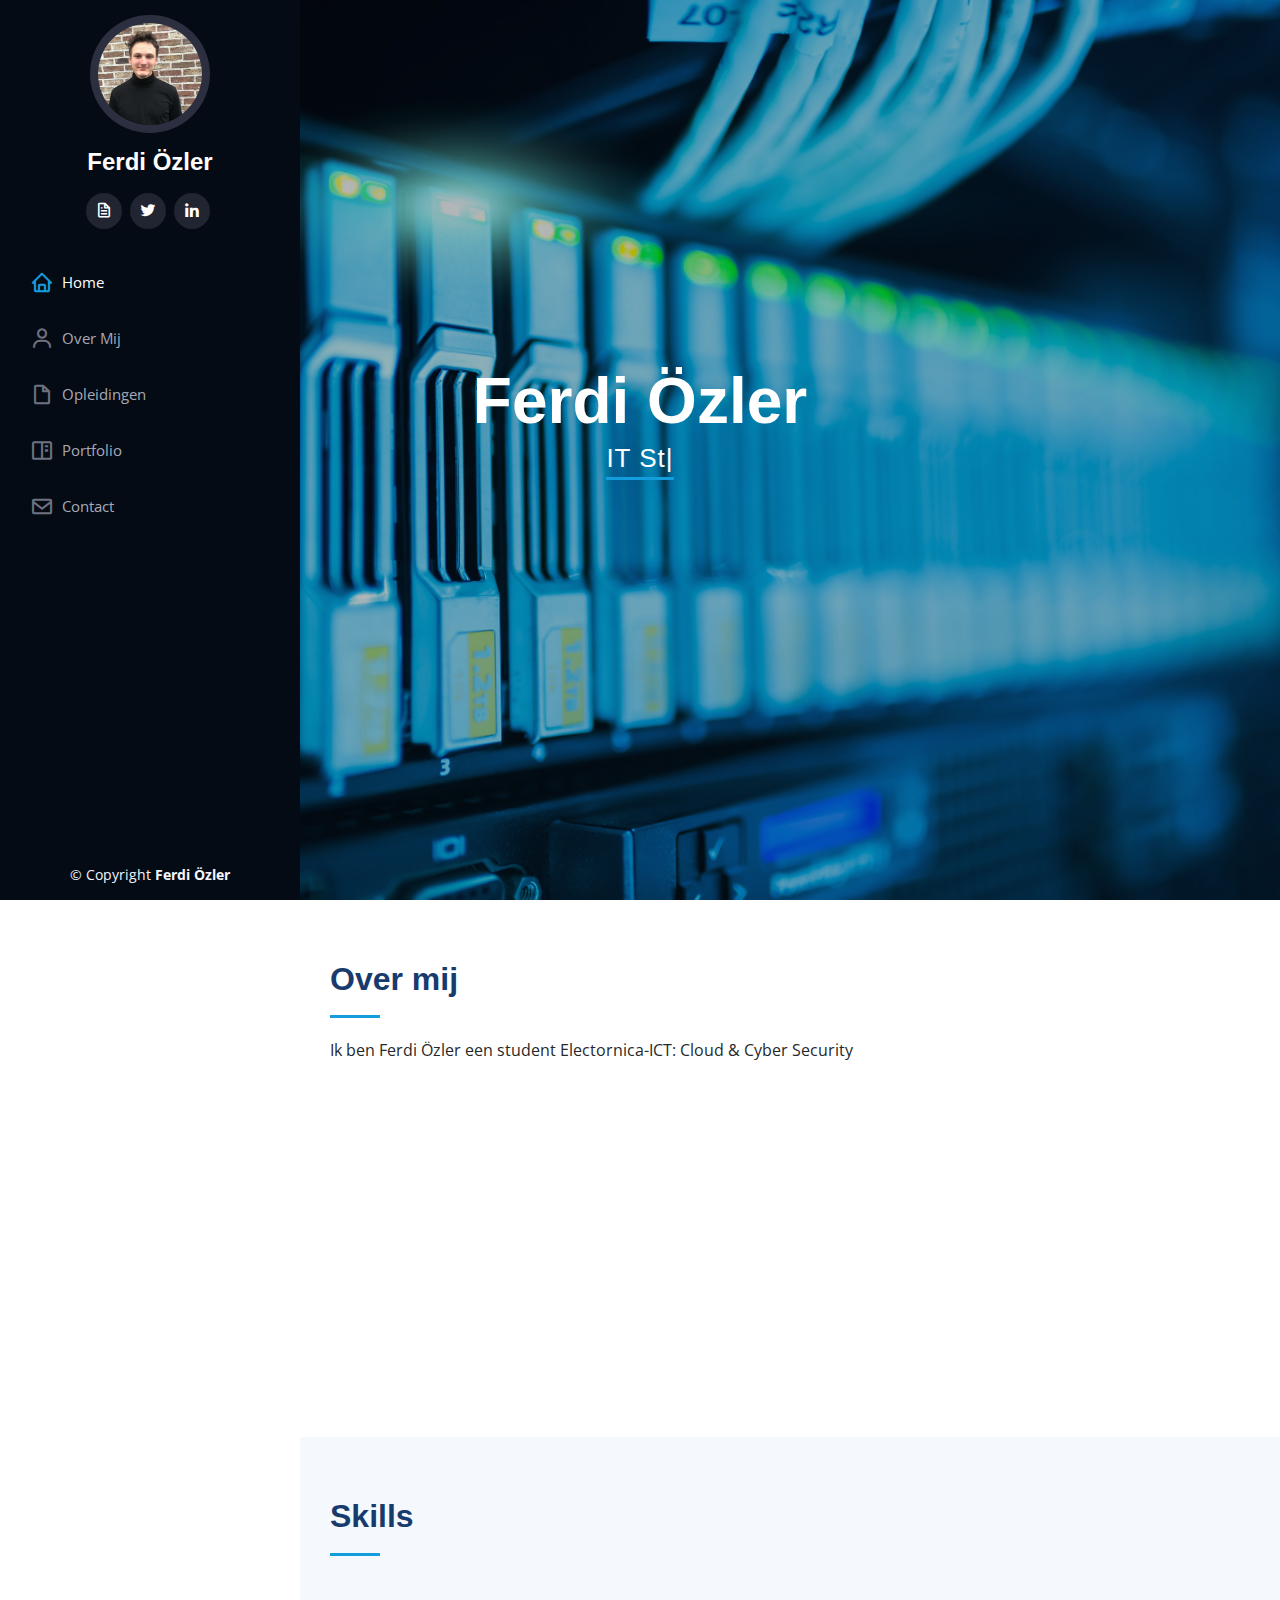
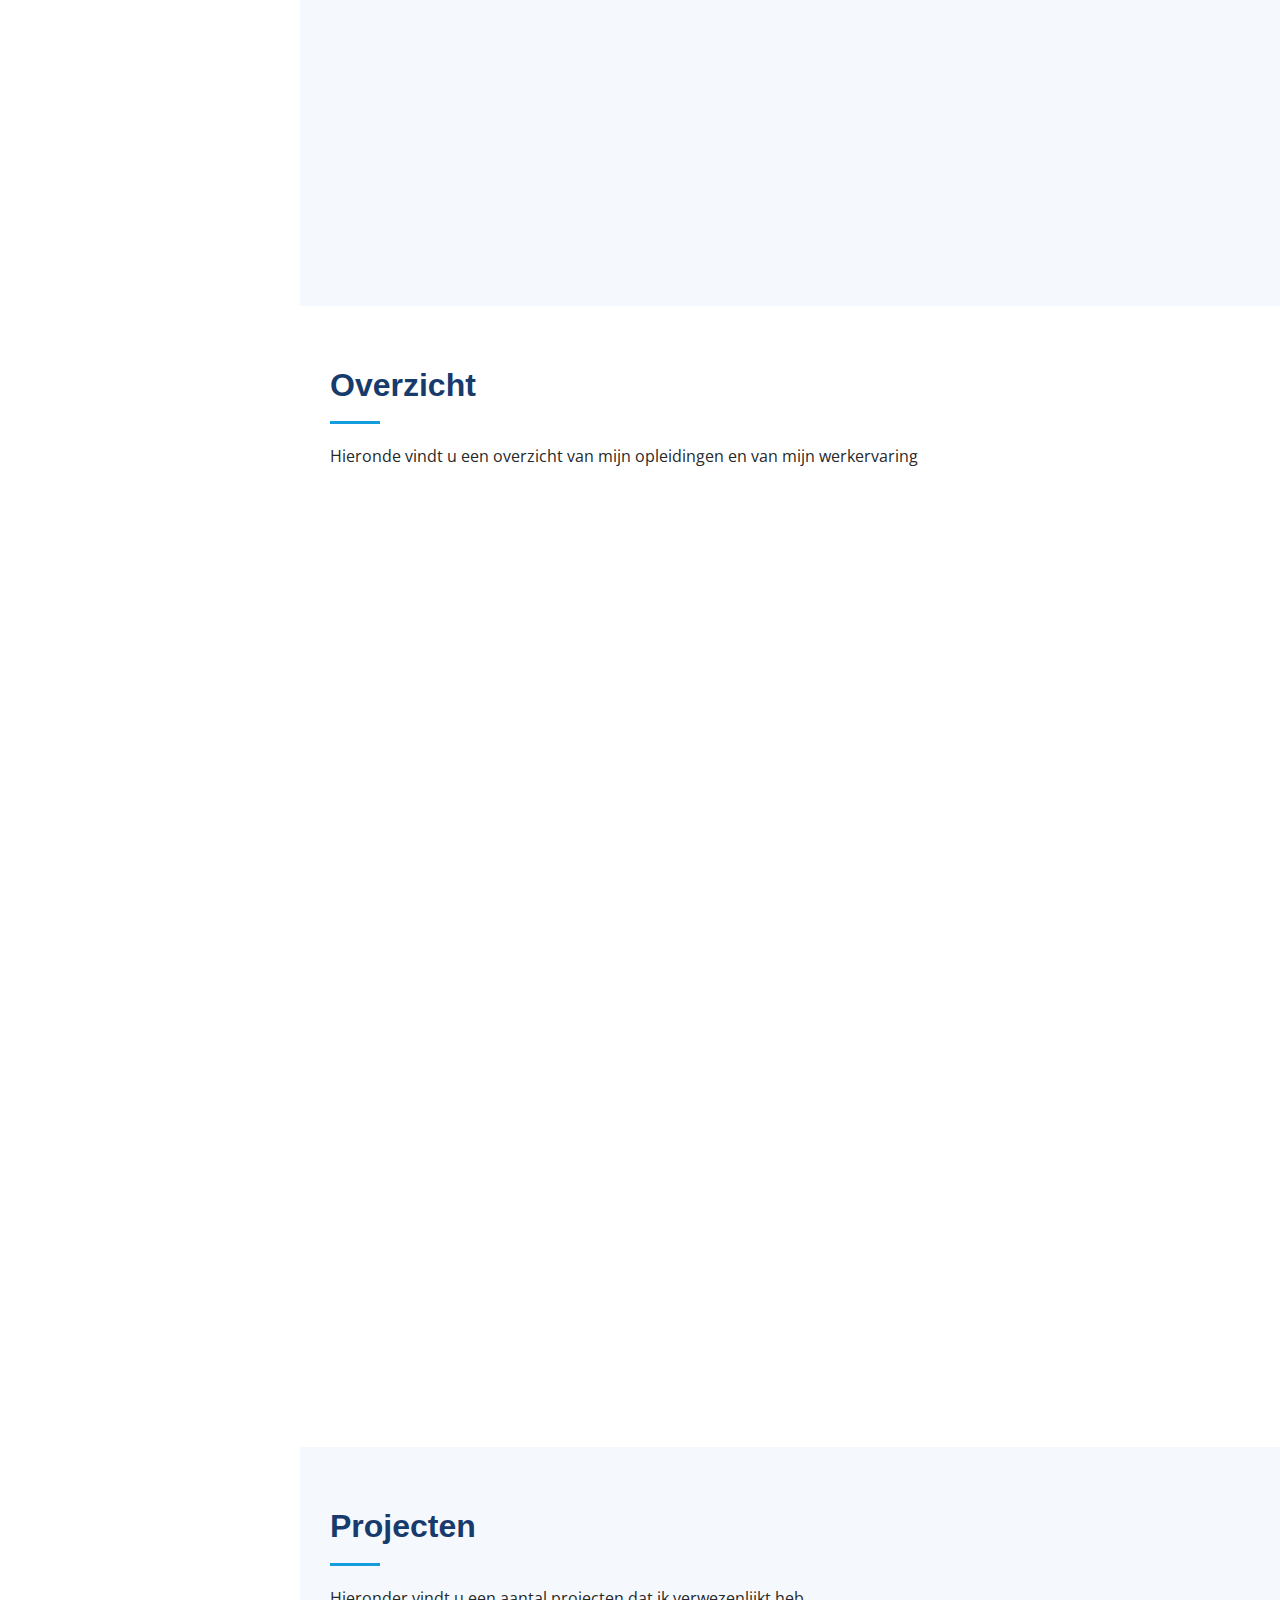
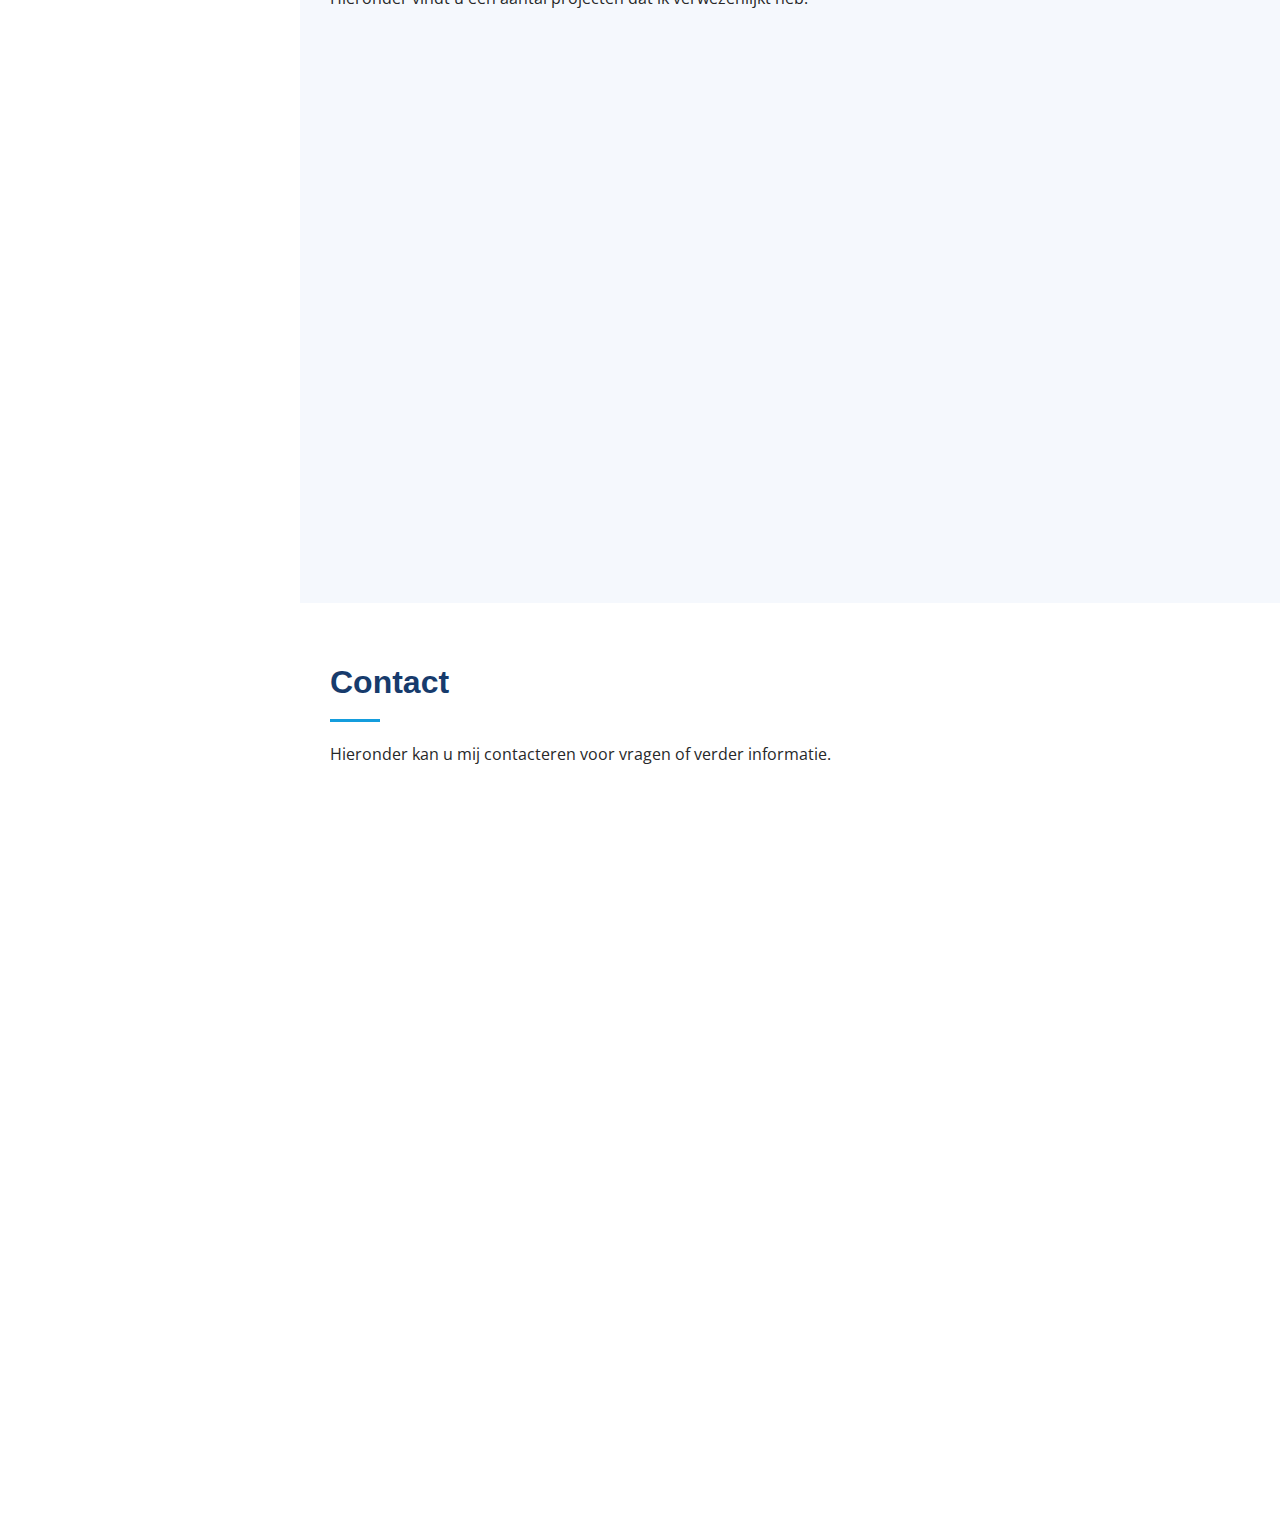
==== index.html @ 46e05e62 "Add files via upload" ====
<!DOCTYPE html>
<html lang="en">

<head>
    <meta charset="utf-8">
    <meta content="width=device-width, initial-scale=1.0" name="viewport">

    <title>Ferdi Özler - Portfolio</title>
    <meta content="" name="description">
    <meta content="" name="keywords">

    <!-- Favicons -->
    <link href="assets/img/favicon.png" rel="icon">
    <link href="assets/img/apple-touch-icon.png" rel="apple-touch-icon">

    <!-- Google Fonts -->
    <link href="https://fonts.googleapis.com/css?family=Open+Sans:300,300i,400,400i,600,600i,700,700iU+007CRaleway:300,300i,400,400i,500,500i,600,600i,700,700iU+007CPoppins:300,300i,400,400i,500,500i,600,600i,700,700i" rel="stylesheet">

    <!-- Vendor CSS Files -->
    <link href="assets/vendor/aos/aos.css" rel="stylesheet">
    <link href="assets/vendor/bootstrap/css/bootstrap.min.css" rel="stylesheet">
    <link href="assets/vendor/bootstrap-icons/bootstrap-icons.css" rel="stylesheet">
    <link href="assets/vendor/boxicons/css/boxicons.min.css" rel="stylesheet">
    <link href="assets/vendor/glightbox/css/glightbox.min.css" rel="stylesheet">
    <link href="assets/vendor/swiper/swiper-bundle.min.css" rel="stylesheet">

    <!-- Template Main CSS File -->
    <link href="assets/css/style.css" rel="stylesheet">

</head>

<body>

    <!-- ======= Mobile nav toggle button ======= -->
    <i class="bi bi-list mobile-nav-toggle d-xl-none"></i>

    <!-- ======= Header ======= -->
    <header id="header">
        <div class="d-flex flex-column">

            <div class="profile">
                <img src="assets/img/profile-img.jpg" alt="" class="img-fluid rounded-circle">
                <h1 class="text-light"><a href="index.html">Ferdi Özler</a></h1>
                <div class="social-links mt-3 text-center">
                    <a href="assets/file/CV_Ferdi_%C3%96zler.pdf" target="_blank"><i class="bx bx-file"></i></a>
                    <a href="https://twitter.com/ferdi_ozler" class="twitter" target="_blank"><i class="bx bxl-twitter"></i></a>
                    <a href="https://www.linkedin.com/in/ferdi%C3%B6zler/" class="linkedin" target="_blank"><i class="bx bxl-linkedin"></i></a>
                </div>
            </div>

            <nav id="navbar" class="nav-menu navbar">
                <ul>
                    <li><a href="#hero" class="nav-link scrollto active"><i class="bx bx-home"></i> <span>Home</span></a></li>
                    <li><a href="#about" class="nav-link scrollto"><i class="bx bx-user"></i> <span>Over Mij</span></a></li>
                    <li><a href="#resume" class="nav-link scrollto"><i class="bx bx-file-blank"></i> <span>Opleidingen</span></a></li>
                    <li><a href="#portfolio" class="nav-link scrollto"><i class="bx bx-book-content"></i> <span>Portfolio</span></a></li>
                    <li><a href="#contact" class="nav-link scrollto"><i class="bx bx-envelope"></i> <span>Contact</span></a></li>
                </ul>
            </nav><!-- .nav-menu -->
        </div>
    </header><!-- End Header -->

    <!-- ======= Hero Section ======= -->
    <section id="hero" class="d-flex flex-column justify-content-center align-items-center">
        <div class="hero-container" data-aos="fade-in">
            <h1>Ferdi Özler</h1>
            <p class="test"><span class="typed" data-typed-items="IT Student, Cloud & Cyber Security"></span></p>
        </div>
    </section><!-- End Hero -->

    <main id="main">

        <!-- ======= About Section ======= -->
        <section id="about" class="about">
            <div class="container">

                <div class="section-title">
                    <h2>Over mij</h2>
                    <p>Ik ben Ferdi Özler een student Electornica-ICT: Cloud &amp; Cyber Security</p>
                </div>

                <div class="row">
                    <div class="col-lg-4" data-aos="fade-right">
                        <img src="assets/img/profile-img.jpg" class="img-fluid" alt="">
                    </div>
                    <div class="col-lg-8 pt-4 pt-lg-0 content" data-aos="fade-left">
                        <!--            <h3> Cloud &amp; Netwerken.</h3>-->
                        <p class="fst-italic">
                            <!--
              Lorem ipsum dolor sit amet, consectetur adipiscing elit, sed do eiusmod tempor incididunt ut labore et dolore
              magna aliqua.
-->
                        </p>
                        <div class="row">
                            <div class="col-lg-6">
                                <ul>
                                    <li><i class="bi bi-chevron-right"></i> <strong>Geboortedatum:</strong> <span>27 Oktober 2001</span></li>

                                    <li><i class="bi bi-chevron-right"></i> <strong>City:</strong> <span>Herentals, België</span></li>
                                </ul>
                            </div>
                            <div class="col-lg-6">
                                <ul>

                                    <li><i class="bi bi-chevron-right"></i> <strong>Degree:</strong> <span>Bachelor</span></li>


                                </ul>
                            </div>
                        </div>

                    </div>
                </div>

            </div>
        </section><!-- End About Section -->


        <!-- ======= Skills Section ======= -->
        <section id="skills" class="skills section-bg">
            <div class="container">

                <div class="section-title">
                    <h2>Skills</h2>
                </div>

                <div class="row skills-content">

                    <div class="col-lg-6" data-aos="fade-up">

                        <div class="progress">
                            <span class="skill">Microsoft 365 <i class="val">65%</i></span>
                            <div class="progress-bar-wrap">
                                <div class="progress-bar" role="progressbar" aria-valuenow="65" aria-valuemin="0" aria-valuemax="100"></div>
                            </div>
                        </div>

                        <div class="progress">
                            <span class="skill">Windows Server <i class="val">70%</i></span>
                            <div class="progress-bar-wrap">
                                <div class="progress-bar" role="progressbar" aria-valuenow="70" aria-valuemin="0" aria-valuemax="100"></div>
                            </div>
                        </div>

                        <div class="progress">
                            <span class="skill">Netwerken <i class="val">75%</i></span>
                            <div class="progress-bar-wrap">
                                <div class="progress-bar" role="progressbar" aria-valuenow="75" aria-valuemin="0" aria-valuemax="100"></div>
                            </div>
                        </div>

                    </div>

                    <div class="col-lg-6" data-aos="fade-up" data-aos-delay="100">

                        <div class="progress">
                            <span class="skill">SQL <i class="val">55%</i></span>
                            <div class="progress-bar-wrap">
                                <div class="progress-bar" role="progressbar" aria-valuenow="55" aria-valuemin="0" aria-valuemax="100"></div>
                            </div>
                        </div>
                        <div class="progress">
                            <span class="skill">Linux<i class="val">65%</i></span>
                            <div class="progress-bar-wrap">
                                <div class="progress-bar" role="progressbar" aria-valuenow="65" aria-valuemin="0" aria-valuemax="100"></div>
                            </div>
                        </div>


                        <div class="progress">
                            <span class="skill">Cybersecurity <i class="val">70%</i></span>
                            <div class="progress-bar-wrap">
                                <div class="progress-bar" role="progressbar" aria-valuenow="70" aria-valuemin="0" aria-valuemax="100"></div>
                            </div>
                        </div>
                        <div class="progress">
                            <span class="skill">HTML/Css/Bootstrap <i class="val">80%</i></span>
                            <div class="progress-bar-wrap">
                                <div class="progress-bar" role="progressbar" aria-valuenow="80" aria-valuemin="0" aria-valuemax="100"></div>
                            </div>
                        </div>
                        
                    </div>

                </div>

            </div>
        </section><!-- End Skills Section -->

        <!-- ======= Resume Section ======= -->
        <section id="resume" class="resume">
            <div class="container">

                <div class="section-title">
                    <h2>Overzicht</h2>
                    <p>Hieronde vindt u een overzicht van mijn opleidingen en van mijn werkervaring</p>
                </div>

                <div class="row">
                    <div class="col-lg-6" data-aos="fade-up">
                        <h3 class="resume-title">Opleiding</h3>
                        <div class="resume-item">
                            <h4>Professionele Bachelor Elektronica-ICT: Cloud &amp; Cyber Security</h4>
                            <h5>2020 - 2023</h5>
                            <p><em>Thomas More Hogeschool, Geel</em></p>
                        </div>
                        <div class="resume-item">
                            <h4>Professionele Bachelor Elektromechanica</h4>
                            <h5>2019 - 2020</h5>
                            <p><em>Thomas More Hogeschool, Geel</em></p>
                        </div>
                        <div class="resume-item">
                            <h4>Elektromehanica</h4>
                            <h5>2015 - 2019</h5>
                            <p><em>Campus De Vesten, Herentals</em></p>
                        </div>
                        <div class="resume-item">
                            <h4>Industriële Wetenschappen</h4>
                            <h5>2013 - 2015</h5>
                            <p><em>Campus De Vesten, Herentals</em></p>
                        </div>
                    </div>




                    <div class="col-lg-6" data-aos="fade-up" data-aos-delay="100">
                        <h3 class="resume-title">Werkervaring</h3>
                        <div class="resume-item">
                            <h4>Lidl</h4>
                            <h5>05/2018 - 07/2022</h5>
                            <p><em>Studentenwerk</em></p>
                        </div>
                        <div class="resume-item">
                            <h4>Febelco</h4>
                            <h5>07/2023 - 09/2023</h5>
                            <p><em>Vakantiewerk</em></p>
                        </div>
                    </div>
                    <div class="col-lg-6" data-aos="fade-up" data-aos-delay="100">
                        <h3 class="resume-title">Stage</h3>
                        <div class="resume-item">
                            <h4>Diametal</h4>
                            <h5>2019</h5>
                            <p><em>2 Weken</em></p>
                        </div>
                        <div class="resume-item">
                            <h4>Project One Team</h4>
                            <h5>09/2023 - 12/2023</h5>
                            <p><em>Netropolix</em></p>
                        </div>
                    </div>
                </div>

            </div>
        </section><!-- End Resume Section -->

        <!-- ======= Portfolio Section ======= -->
        <section id="portfolio" class="portfolio section-bg">
            <div class="container">

                <div class="section-title">
                    <h2>Projecten</h2>
                    <p>Hieronder vindt u een aantal projecten dat ik verwezenlijkt heb.</p>
                </div>

                <div class="row" data-aos="fade-up">
                    <div class="col-lg-12 d-flex justify-content-center">
                        <ul id="portfolio-flters">
                            <li data-filter="*" class="filter-active">All</li>
                            <li data-filter=".filter-cloud">Cloud</li>
                            <li data-filter=".filter-security">Security</li>
                            <li data-filter=".filter-iot">IOT</li>
                        </ul>
                    </div>
                </div>

                <div class="row portfolio-container" data-aos="fade-up" data-aos-delay="100">

                    <div class="col-lg-4 col-md-6 portfolio-item filter-cloud filter-iot">
                        <div class="portfolio-wrap">
                            <img src="assets/img/projecten/EffectiveEnergy.png" class="img-fluid" alt="">
                            <div class="portfolio-links">
                                <a href="Project1.html" title="More Details"><i class="bx bx-link"></i></a>
                            </div>
                        </div>
                    </div>

                    <div class="col-lg-4 col-md-6 portfolio-item filter-security">
                        <div class="portfolio-wrap">
                            <img src="assets/img/projecten/SOC.jpg" class="img-fluid" alt="">
                            <div class="portfolio-links">
                                <a href="Project2.html" title="More Details"><i class="bx bx-link"></i></a>
                            </div>
                        </div>
                    </div>

                    <div class="col-lg-4 col-md-6 portfolio-item filter-app">
                        <div class="portfolio-wrap">
                            <img src="assets/img/projecten/portfolio-3.jpg" class="img-fluid" alt="">
                            <div class="portfolio-links">
                                <a href="Project3.html" title="More Details"><i class="bx bx-link"></i></a>
                            </div>
                        </div>
                    </div>

                    <div class="col-lg-4 col-md-6 portfolio-item filter-card">
                        <div class="portfolio-wrap">
                            <img src="assets/img/projecten/portfolio-4.jpg" class="img-fluid" alt="">
                            <div class="portfolio-links">
                                <a href="Project4.html" title="More Details"><i class="bx bx-link"></i></a>
                            </div>
                        </div>
                    </div>

                    <div class="col-lg-4 col-md-6 portfolio-item filter-web">
                        <div class="portfolio-wrap">
                            <img src="assets/img/projecten/portfolio-5.jpg" class="img-fluid" alt="">
                            <div class="portfolio-links">
                                <a href="Project5.html" title="More Details"><i class="bx bx-link"></i></a>
                            </div>
                        </div>
                    </div>
                </div>

            </div>
        </section><!-- End Portfolio Section -->

       

        <!-- ======= Contact Section ======= -->
        <section id="contact" class="contact">
            <div class="container">

                <div class="section-title">
                    <h2>Contact</h2>
                    <p>Hieronder kan u mij contacteren voor vragen of verder informatie.</p>
                </div>

                <div class="row" data-aos="fade-in">

                    <div class="col-lg-5 d-flex align-items-stretch">
                        <div class="info">
                            <div class="address">
                                <i class="bi bi-geo-alt"></i>
                                <h4>Locatie:</h4>
                                <p>2200 Herentals, België</p>
                            </div>

                            <div class="email">
                                <i class="bi bi-envelope"></i>
                                <h4>Email:</h4>
                                <p>ferdi.ozler@gmail.com</p>
                            </div>
                        </div>

                    </div>

                    <div class="col-lg-7 mt-5 mt-lg-0 d-flex align-items-stretch">
                        <form action="forms/contact.php" method="post" class="php-email-form">
                            <div class="row">
                                <div class="form-group col-md-6">
                                    <label for="name">Naam</label>
                                    <input type="text" name="name" class="form-control" id="name" required>
                                </div>
                                <div class="form-group col-md-6">
                                    <label for="name">Email</label>
                                    <input type="email" class="form-control" name="email" id="email" required>
                                </div>
                            </div>
                            <div class="form-group">
                                <label for="name">Onderwerp</label>
                                <input type="text" class="form-control" name="subject" id="subject" required>
                            </div>
                            <div class="form-group">
                                <label for="name">Bericht</label>
                                <textarea class="form-control" name="message" rows="10" required></textarea>
                            </div>
                            <div class="my-3">
                                <div class="loading">Aan het laden</div>
                                <div class="error-message"></div>
                                <div class="sent-message">U bericht is verzonden, dank u!</div>
                            </div>
                            <div class="text-center"><button type="submit">Verzenden</button></div>
                        </form>
                    </div>

                </div>

            </div>
        </section><!-- End Contact Section -->

    </main><!-- End #main -->

    <!-- ======= Footer ======= -->
    <footer id="footer">
        <div class="container">
            <div class="copyright">
                &copy; Copyright <strong><span>Ferdi Özler</span></strong>
            </div>
        </div>
    </footer><!-- End  Footer -->

    <a href="#" class="back-to-top d-flex align-items-center justify-content-center"><i class="bi bi-arrow-up-short"></i></a>

    <!-- Vendor JS Files -->
    <script src="assets/vendor/purecounter/purecounter_vanilla.js"></script>
    <script src="assets/vendor/aos/aos.js"></script>
    <script src="assets/vendor/bootstrap/js/bootstrap.bundle.min.js"></script>
    <script src="assets/vendor/glightbox/js/glightbox.min.js"></script>
    <script src="assets/vendor/isotope-layout/isotope.pkgd.min.js"></script>
    <script src="assets/vendor/swiper/swiper-bundle.min.js"></script>
    <script src="assets/vendor/typed.js/typed.umd.js"></script>
    <script src="assets/vendor/waypoints/noframework.waypoints.js"></script>
    <script src="assets/vendor/php-email-form/validate.js"></script>

    <!-- Template Main JS File -->
    <script src="assets/js/main.js"></script>

</body>

</html>
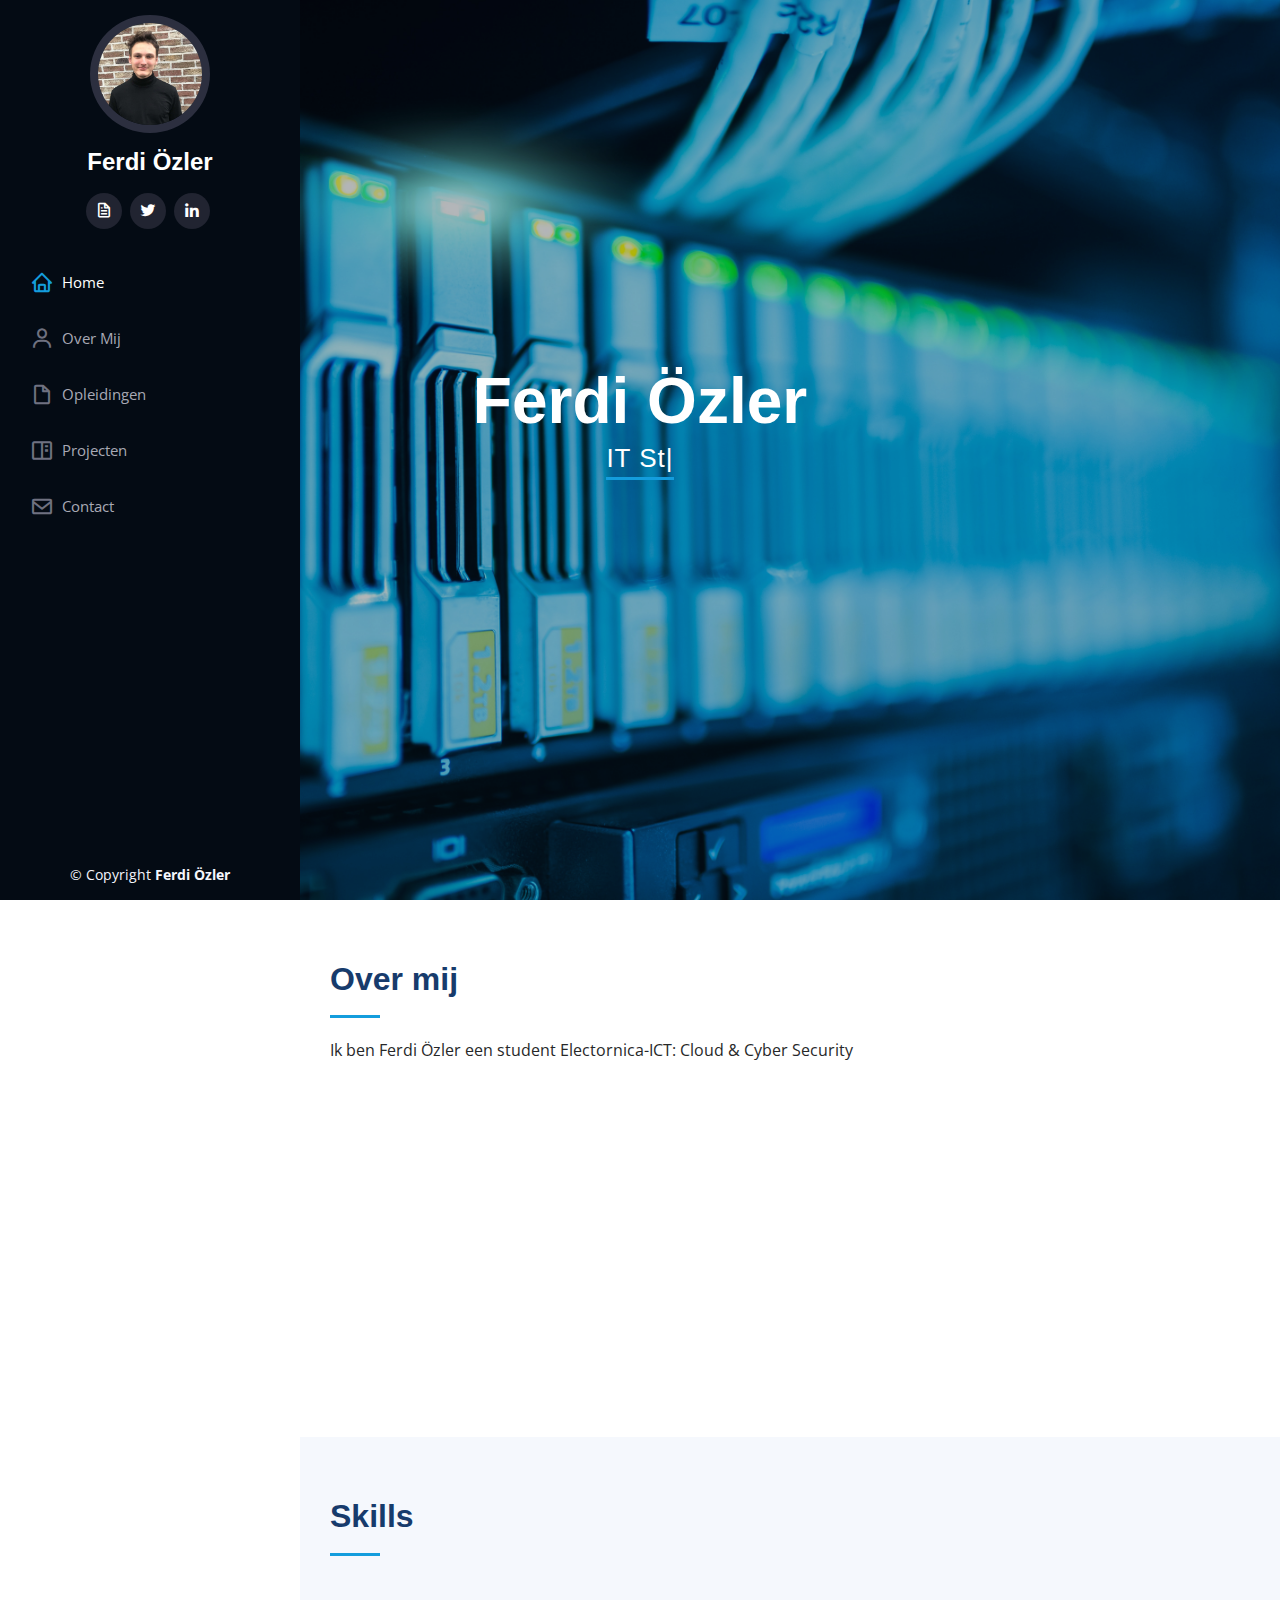
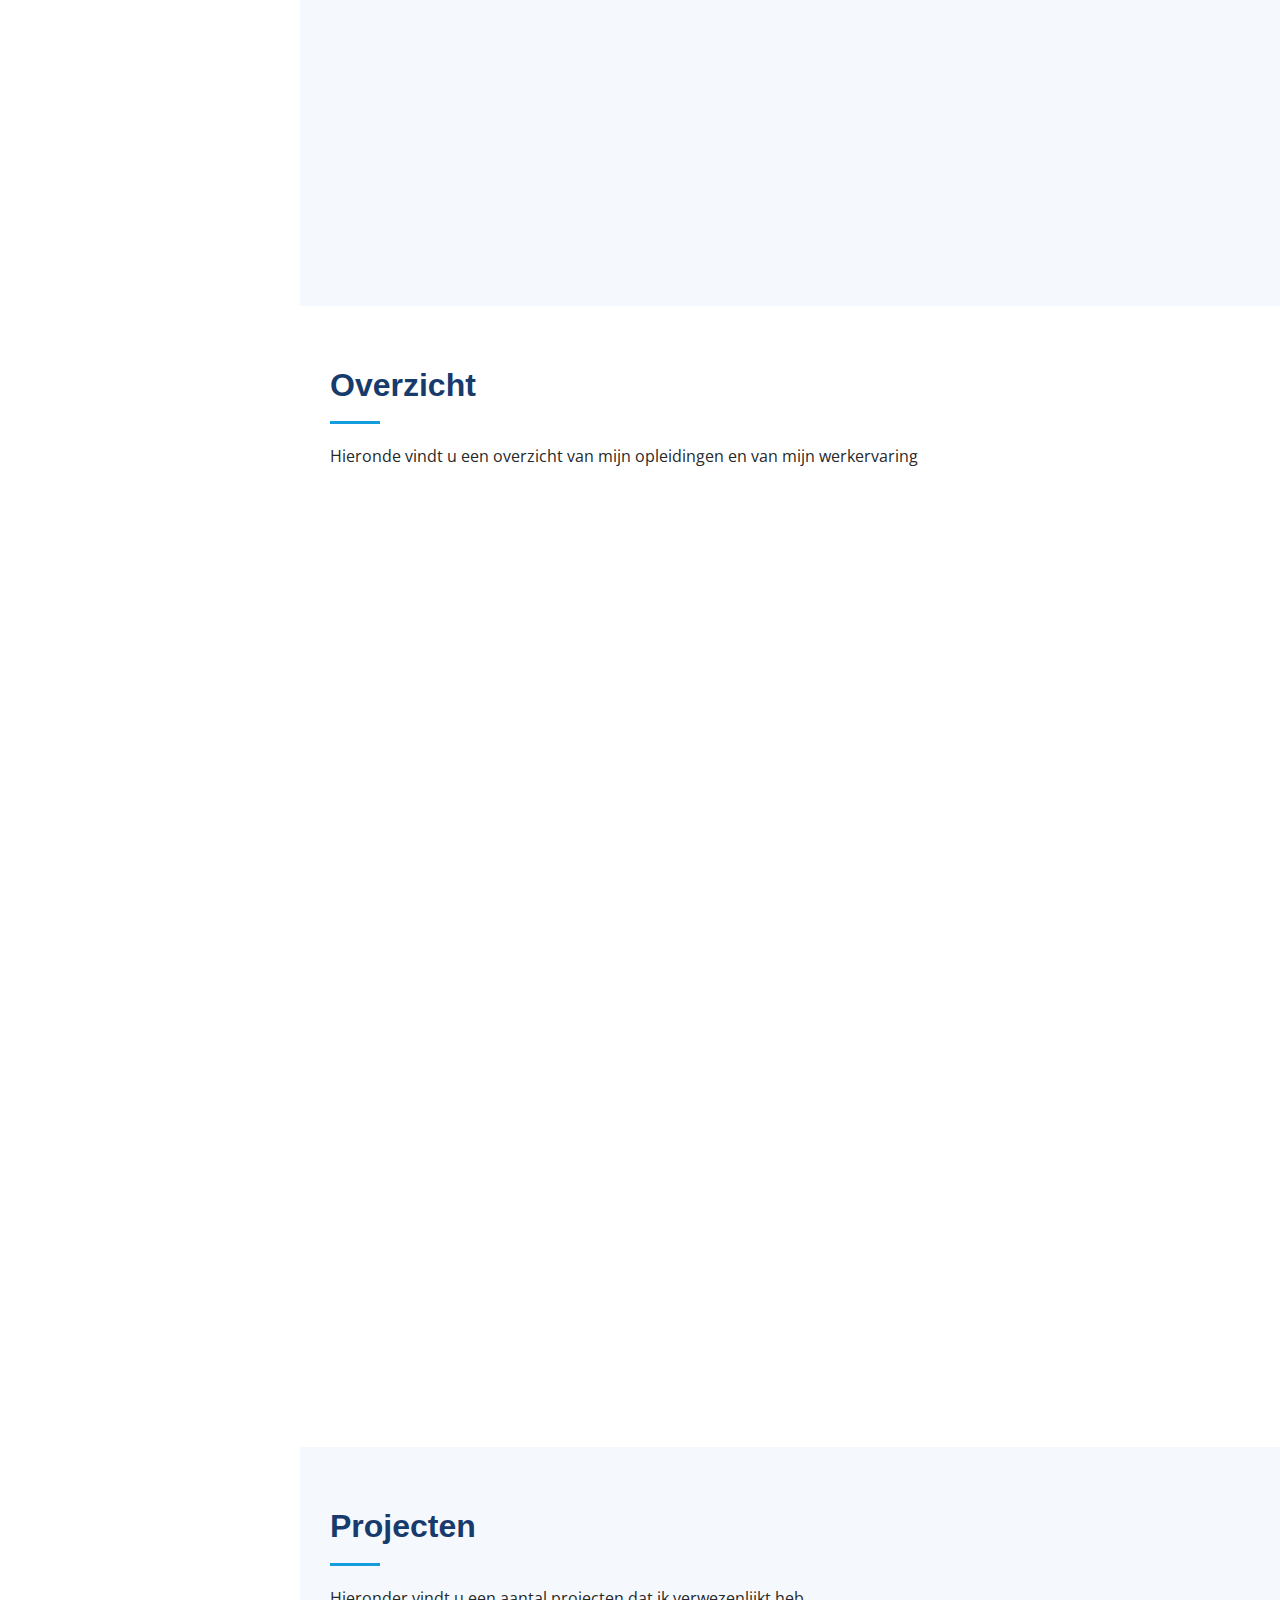
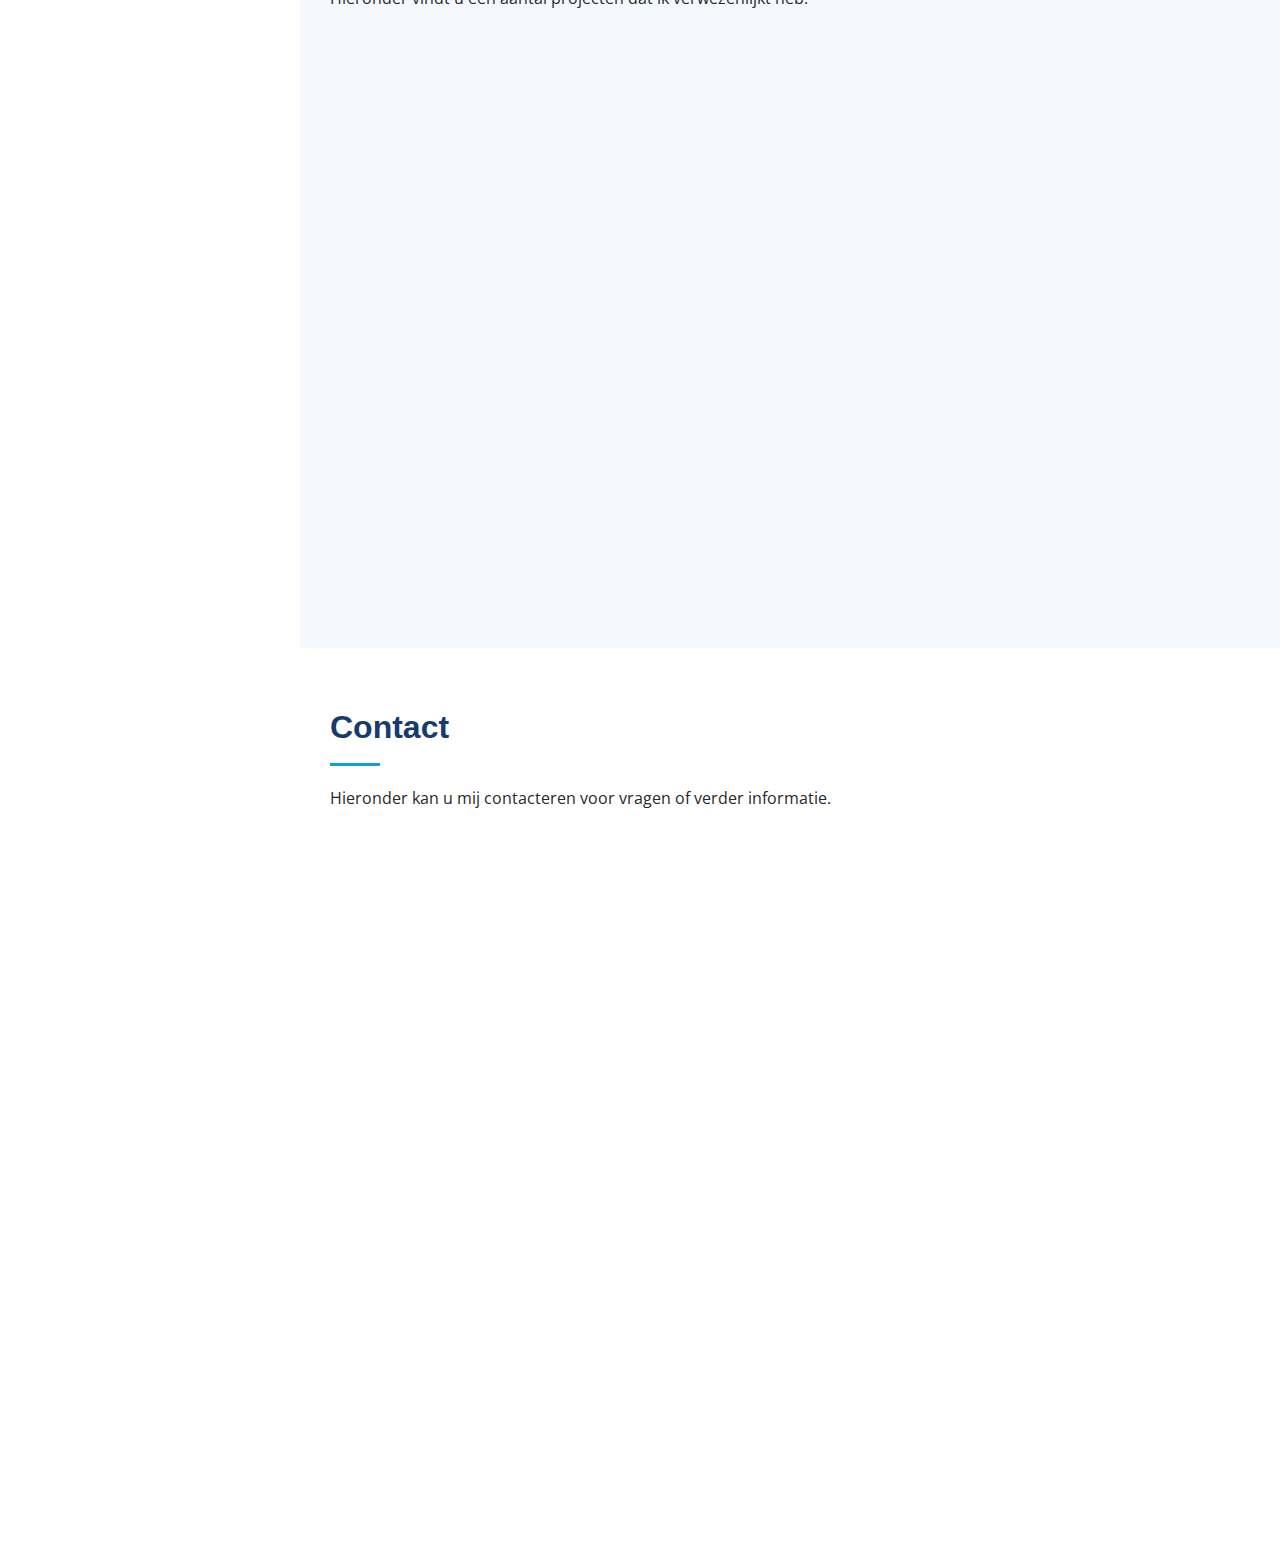
==== commit 870acf33: "Add files via upload" ====
--- a/index.html
+++ b/index.html
@@ -53,7 +53,7 @@
                     <li><a href="#hero" class="nav-link scrollto active"><i class="bx bx-home"></i> <span>Home</span></a></li>
                     <li><a href="#about" class="nav-link scrollto"><i class="bx bx-user"></i> <span>Over Mij</span></a></li>
                     <li><a href="#resume" class="nav-link scrollto"><i class="bx bx-file-blank"></i> <span>Opleidingen</span></a></li>
-                    <li><a href="#portfolio" class="nav-link scrollto"><i class="bx bx-book-content"></i> <span>Portfolio</span></a></li>
+                    <li><a href="#portfolio" class="nav-link scrollto"><i class="bx bx-book-content"></i> <span>Projecten</span></a></li>
                     <li><a href="#contact" class="nav-link scrollto"><i class="bx bx-envelope"></i> <span>Contact</span></a></li>
                 </ul>
             </nav><!-- .nav-menu -->
--- a/assets/css/style.css
+++ b/assets/css/style.css
@@ -4,6 +4,7 @@
 body {
   font-family: "Open Sans", sans-serif;
   color: #272829;
+/*    background-color: lightgray*/
 }
 
 a {
@@ -964,4 +965,10 @@
 
 .test{
     text-align: center;
+}
+
+.technologie{
+    list-style-type: circle;
+    padding-bottom: 0px;
+    margin-left: 20px;
 }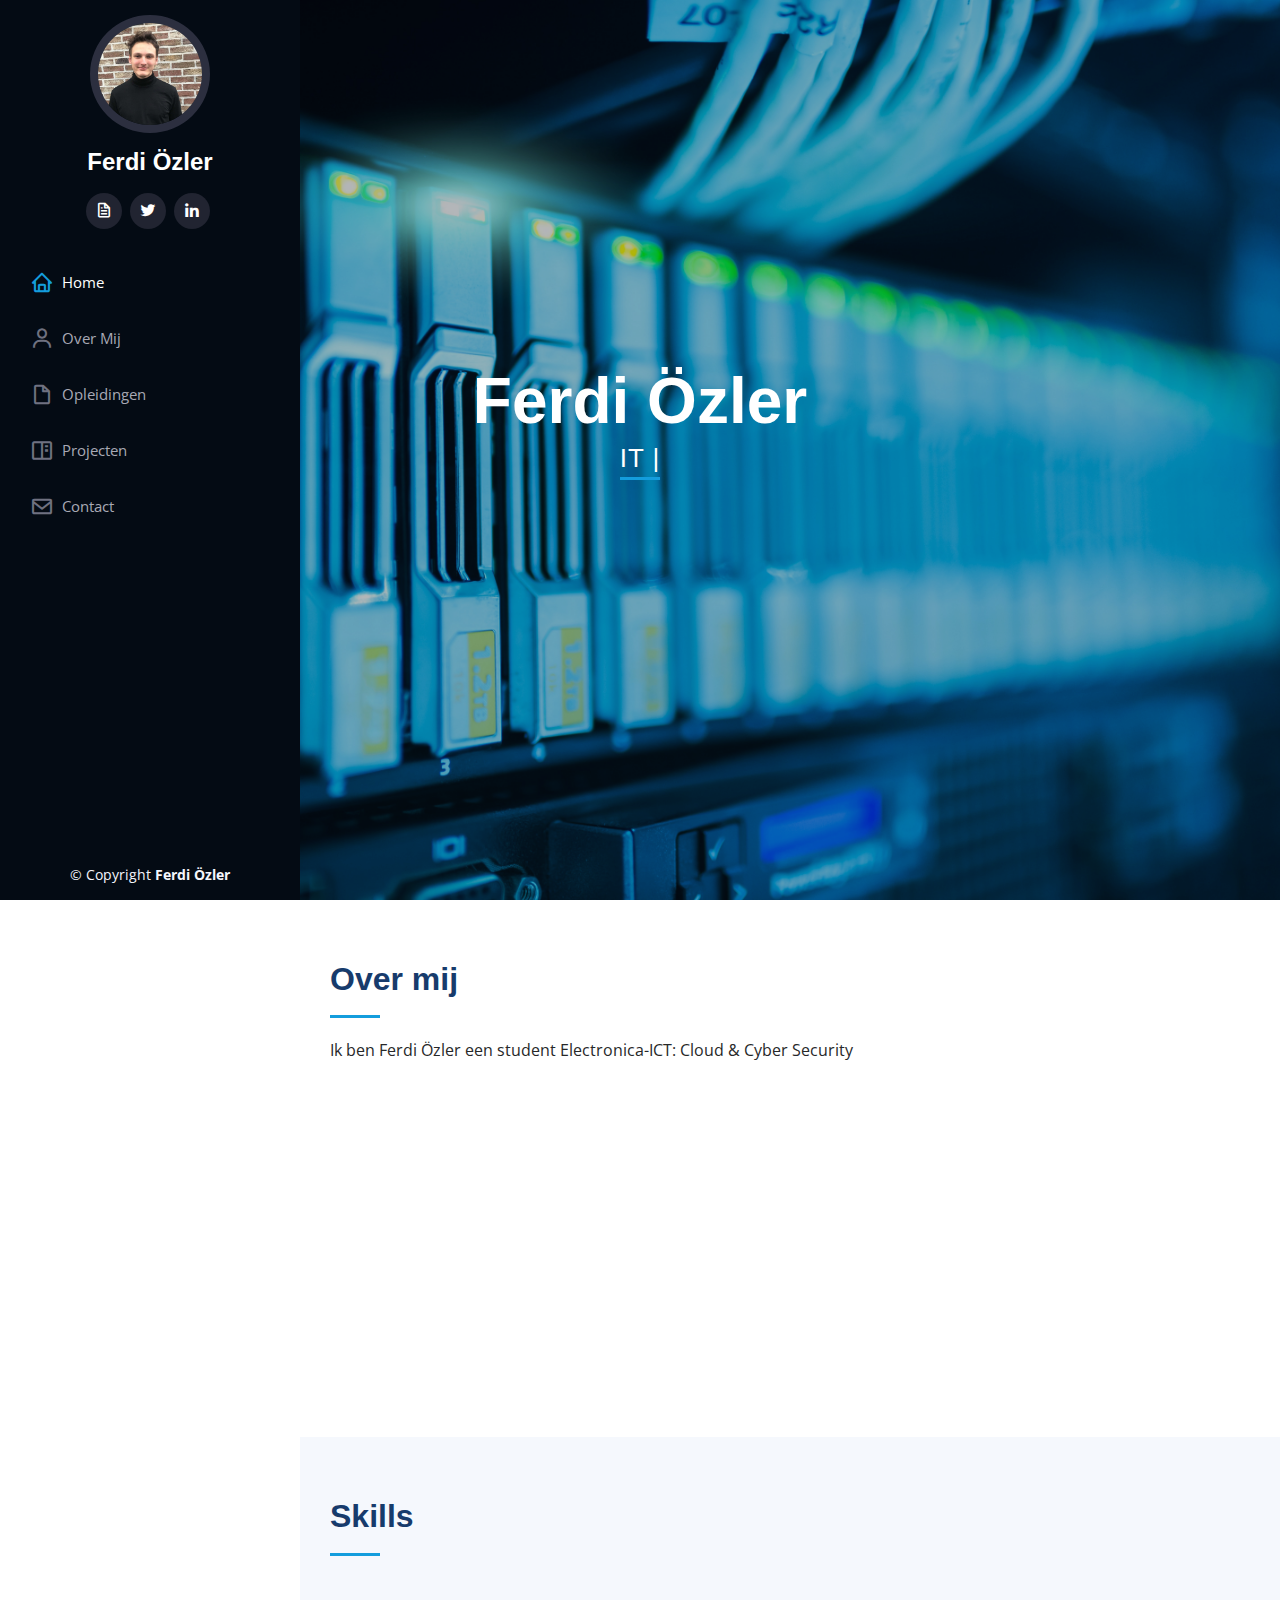
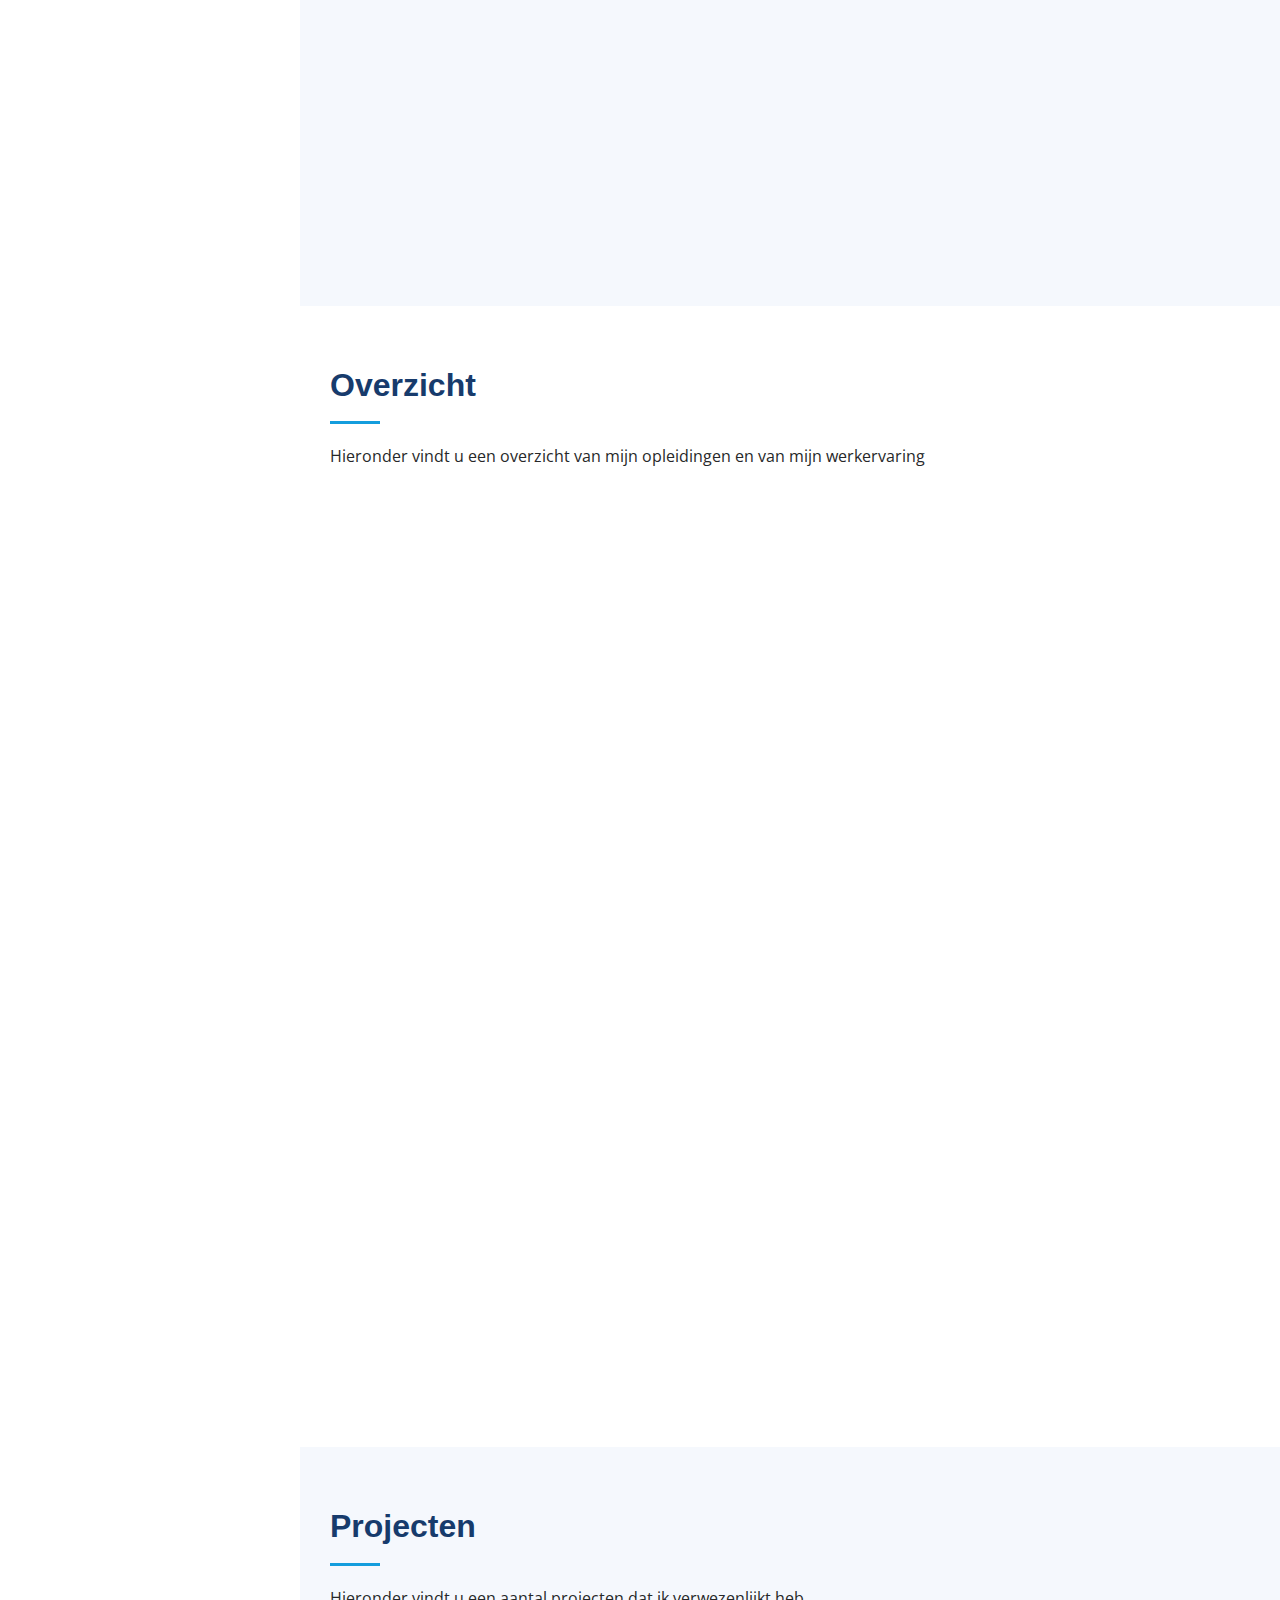
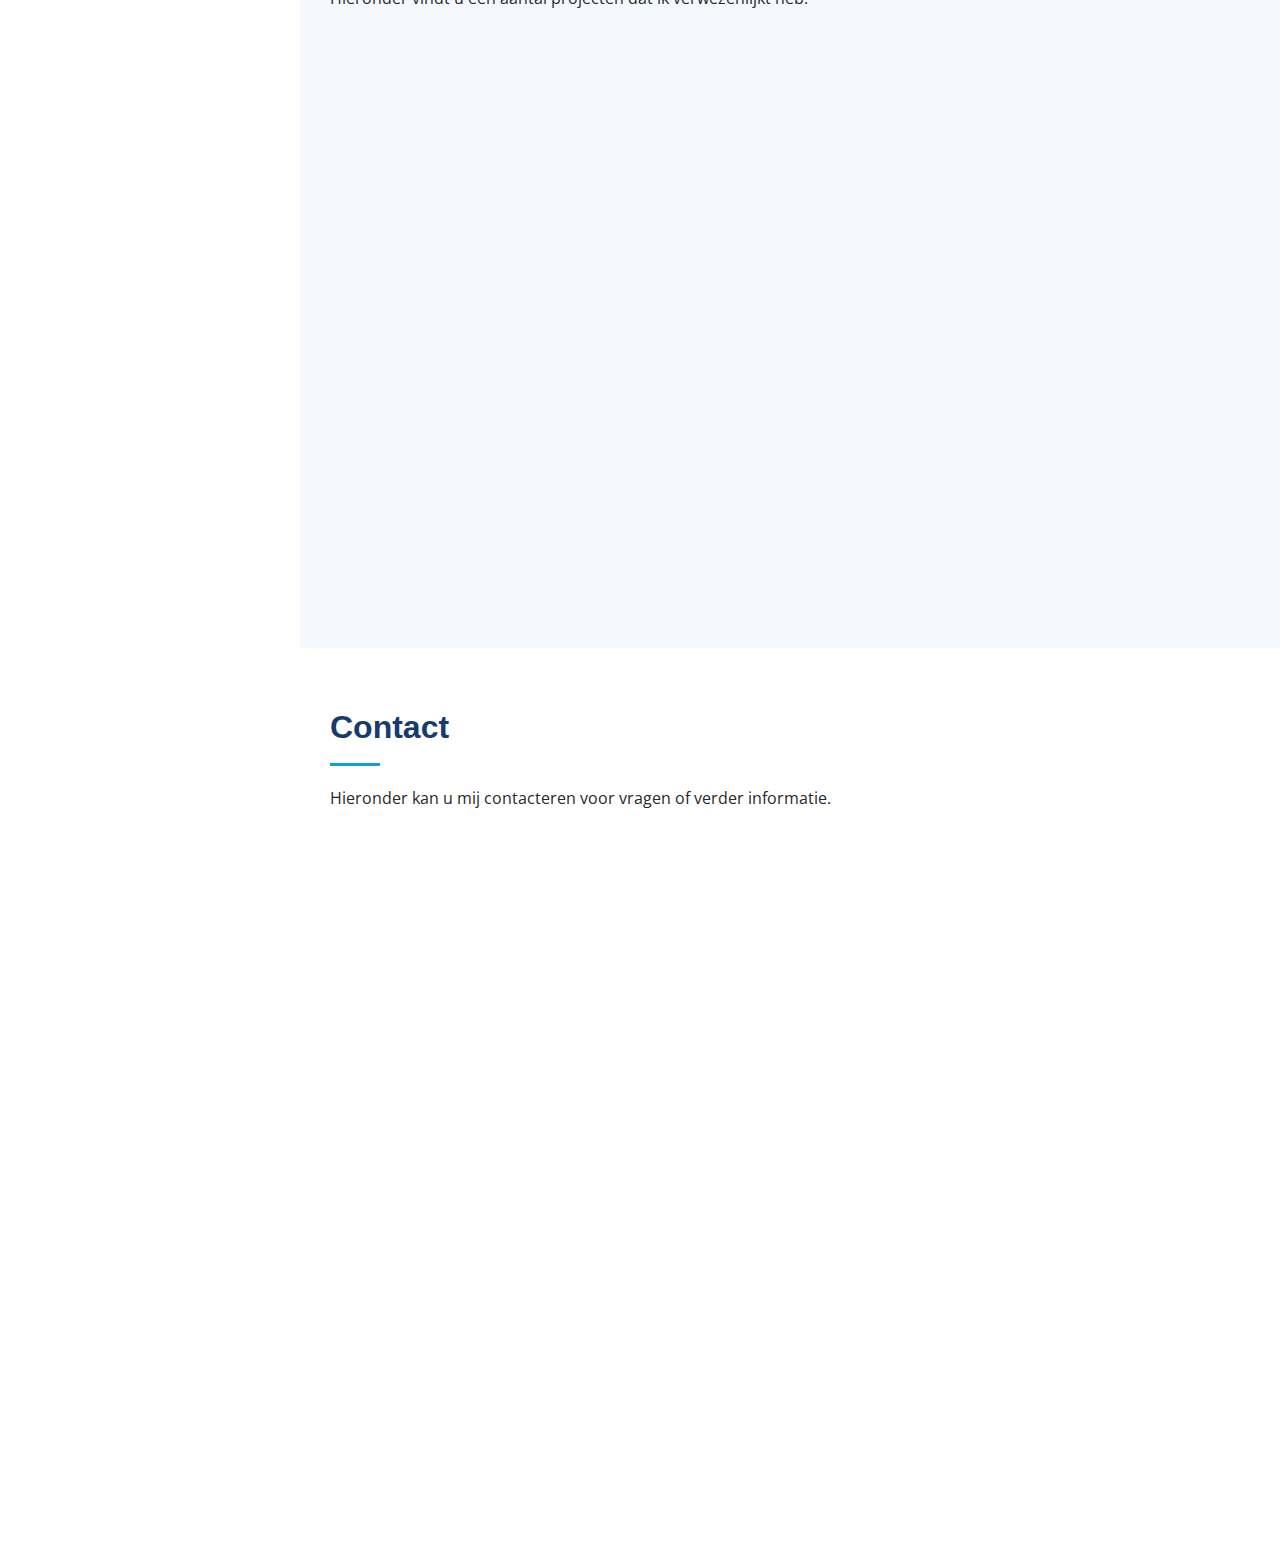
==== commit 70c994f3: "Update index.html" ====
--- a/index.html
+++ b/index.html
@@ -53,7 +53,7 @@
                     <li><a href="#hero" class="nav-link scrollto active"><i class="bx bx-home"></i> <span>Home</span></a></li>
                     <li><a href="#about" class="nav-link scrollto"><i class="bx bx-user"></i> <span>Over Mij</span></a></li>
                     <li><a href="#resume" class="nav-link scrollto"><i class="bx bx-file-blank"></i> <span>Opleidingen</span></a></li>
-                    <li><a href="#portfolio" class="nav-link scrollto"><i class="bx bx-book-content"></i> <span>Projecten</span></a></li>
+                    <li><a href="#projecten" class="nav-link scrollto"><i class="bx bx-book-content"></i> <span>Projecten</span></a></li>
                     <li><a href="#contact" class="nav-link scrollto"><i class="bx bx-envelope"></i> <span>Contact</span></a></li>
                 </ul>
             </nav><!-- .nav-menu -->
@@ -76,7 +76,7 @@
 
                 <div class="section-title">
                     <h2>Over mij</h2>
-                    <p>Ik ben Ferdi Özler een student Electornica-ICT: Cloud &amp; Cyber Security</p>
+                    <p>Ik ben Ferdi Özler een student Electronica-ICT: Cloud &amp; Cyber Security</p>
                 </div>
 
                 <div class="row">
@@ -193,7 +193,7 @@
 
                 <div class="section-title">
                     <h2>Overzicht</h2>
-                    <p>Hieronde vindt u een overzicht van mijn opleidingen en van mijn werkervaring</p>
+                    <p>Hieronder vindt u een overzicht van mijn opleidingen en van mijn werkervaring</p>
                 </div>
 
                 <div class="row">
@@ -210,7 +210,7 @@
                             <p><em>Thomas More Hogeschool, Geel</em></p>
                         </div>
                         <div class="resume-item">
-                            <h4>Elektromehanica</h4>
+                            <h4>Elektromechanica</h4>
                             <h5>2015 - 2019</h5>
                             <p><em>Campus De Vesten, Herentals</em></p>
                         </div>
@@ -256,7 +256,7 @@
         </section><!-- End Resume Section -->
 
         <!-- ======= Portfolio Section ======= -->
-        <section id="portfolio" class="portfolio section-bg">
+        <section id="projecten" class="portfolio section-bg">
             <div class="container">
 
                 <div class="section-title">
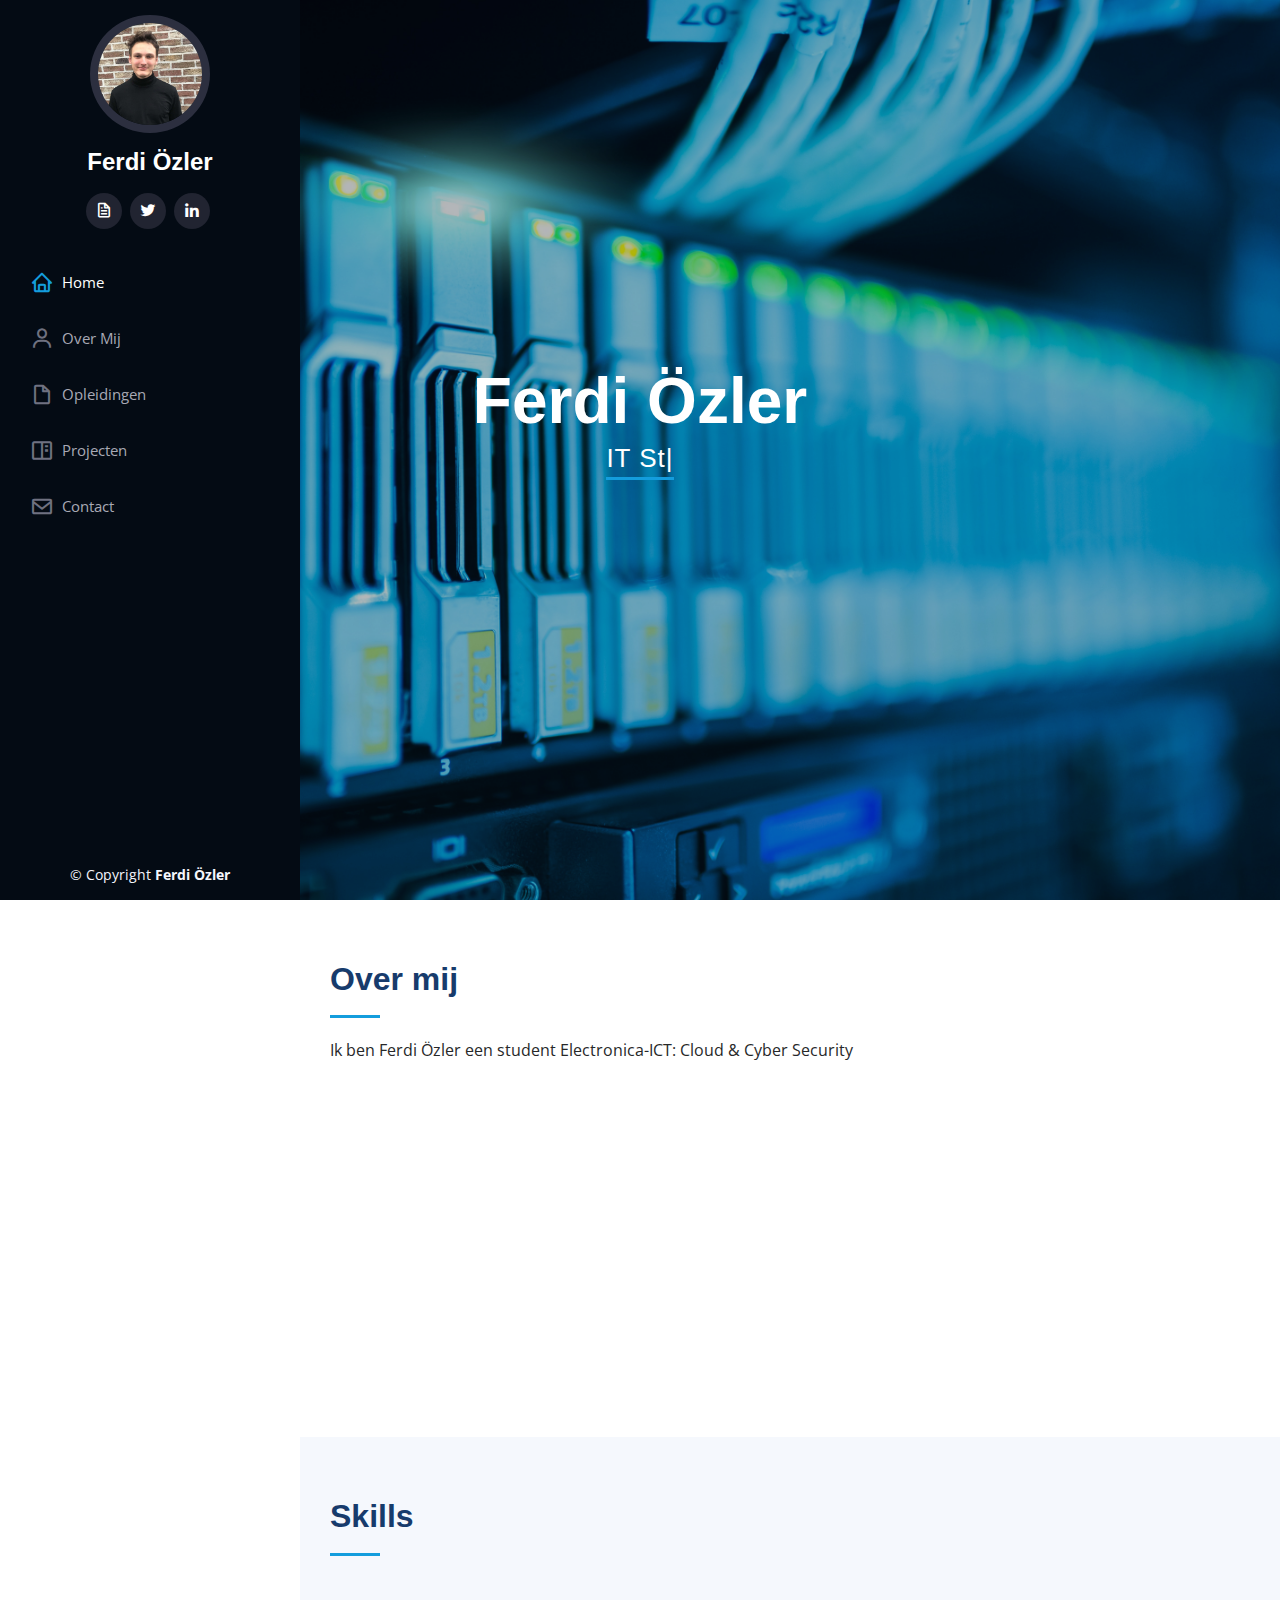
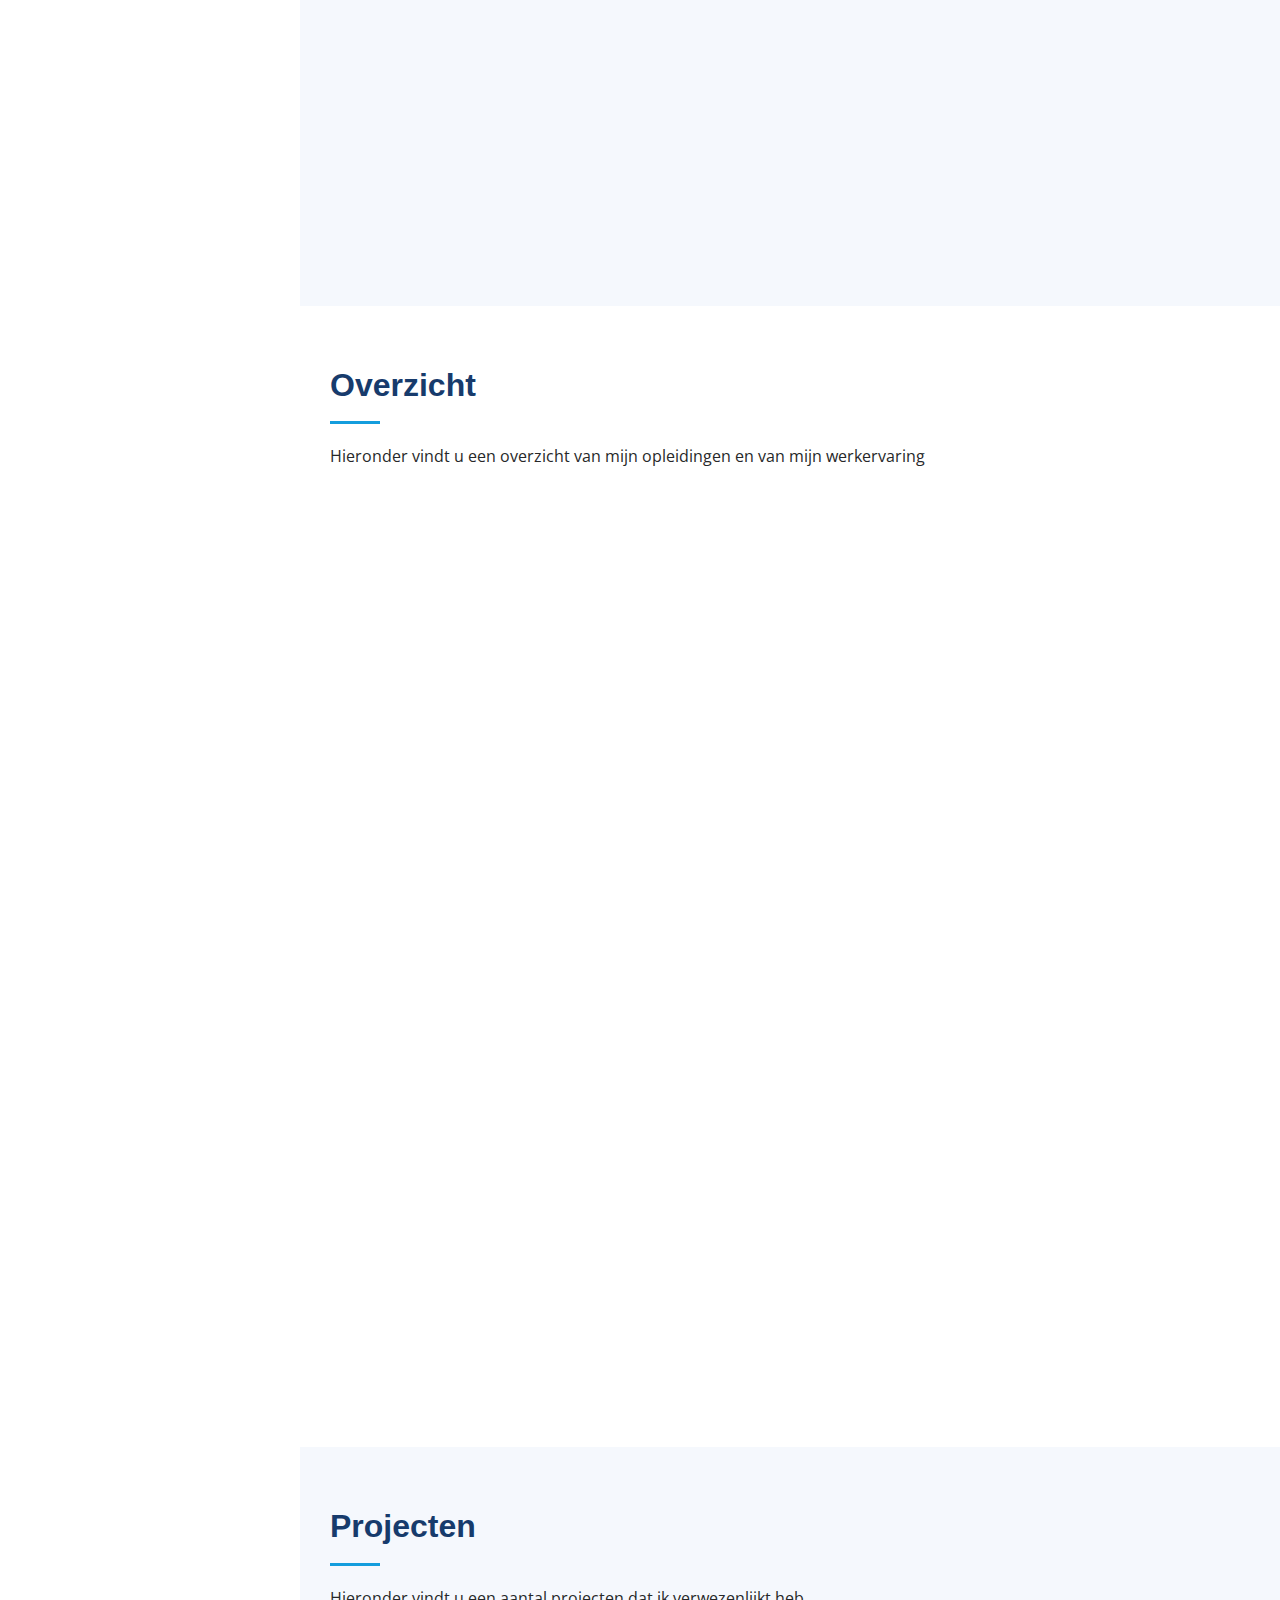
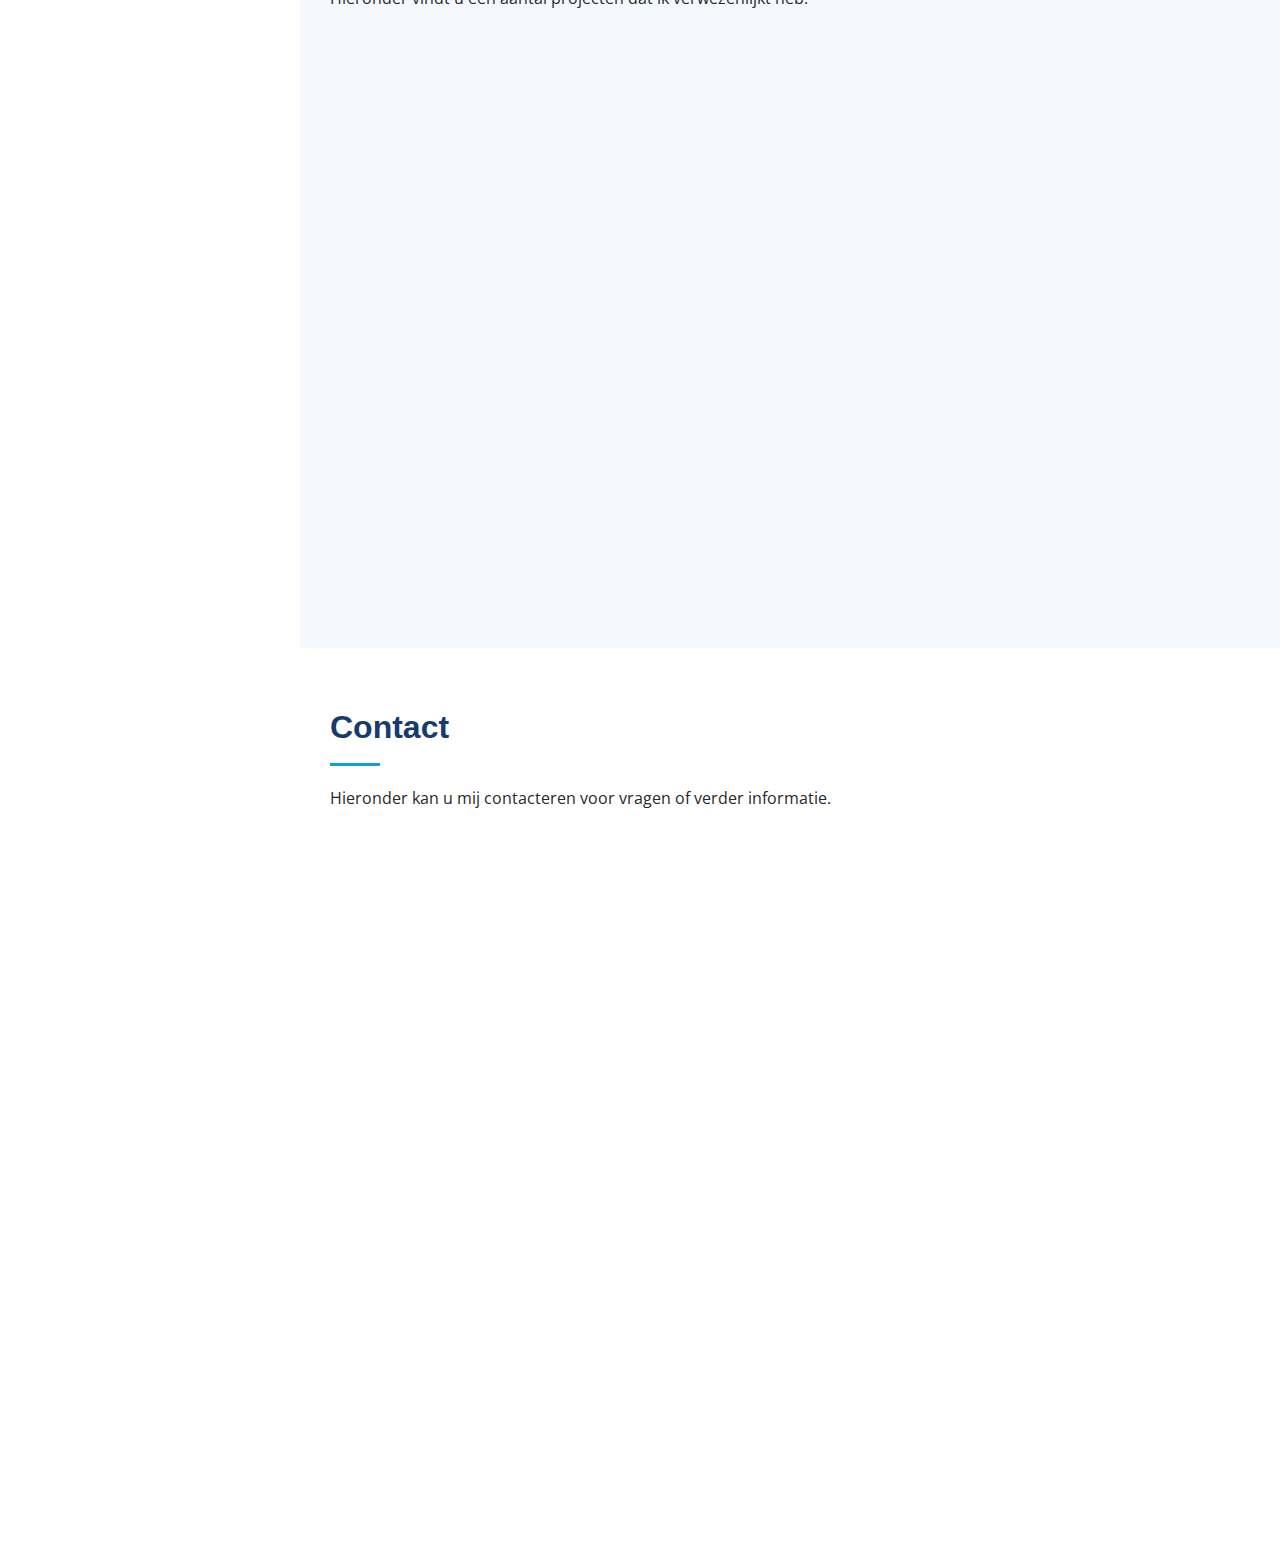
==== commit 2cc5a72f: "Update index.html" ====
--- a/index.html
+++ b/index.html
@@ -227,27 +227,28 @@
                     <div class="col-lg-6" data-aos="fade-up" data-aos-delay="100">
                         <h3 class="resume-title">Werkervaring</h3>
                         <div class="resume-item">
+                            <h4>Febelco</h4>
+                            <h5>07/2023 - 09/2023</h5>
+                            <p><em>Vakantiewerk</em></p>
+                        </div>
+                         <div class="resume-item">
                             <h4>Lidl</h4>
                             <h5>05/2018 - 07/2022</h5>
                             <p><em>Studentenwerk</em></p>
                         </div>
-                        <div class="resume-item">
-                            <h4>Febelco</h4>
-                            <h5>07/2023 - 09/2023</h5>
-                            <p><em>Vakantiewerk</em></p>
-                        </div>
                     </div>
                     <div class="col-lg-6" data-aos="fade-up" data-aos-delay="100">
                         <h3 class="resume-title">Stage</h3>
-                        <div class="resume-item">
+
+                        <div class="resume-item">
+                            <h4>Project One Team</h4>
+                            <h5>09/2023 - 12/2023</h5>
+                            <p><em>Netropolix</em></p>
+                        </div>
+                                                <div class="resume-item">
                             <h4>Diametal</h4>
                             <h5>2019</h5>
                             <p><em>2 Weken</em></p>
-                        </div>
-                        <div class="resume-item">
-                            <h4>Project One Team</h4>
-                            <h5>09/2023 - 12/2023</h5>
-                            <p><em>Netropolix</em></p>
                         </div>
                     </div>
                 </div>
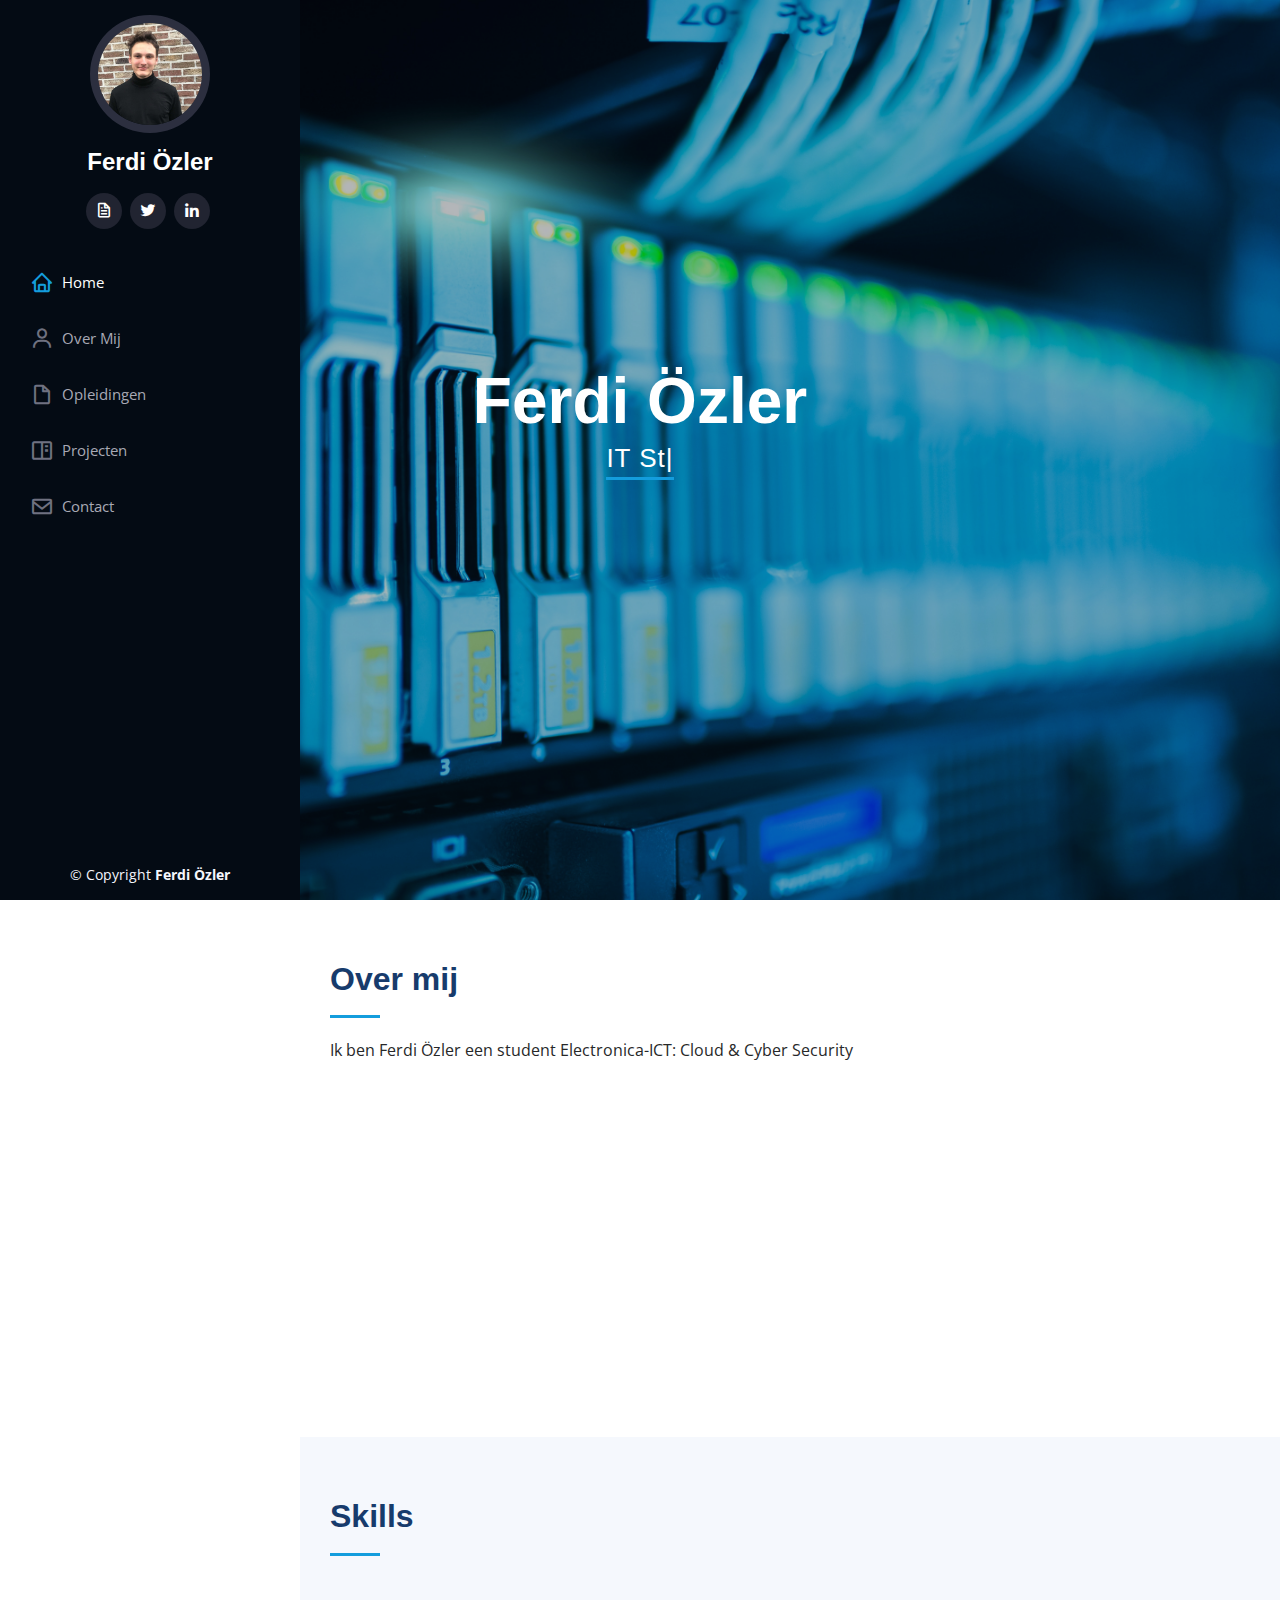
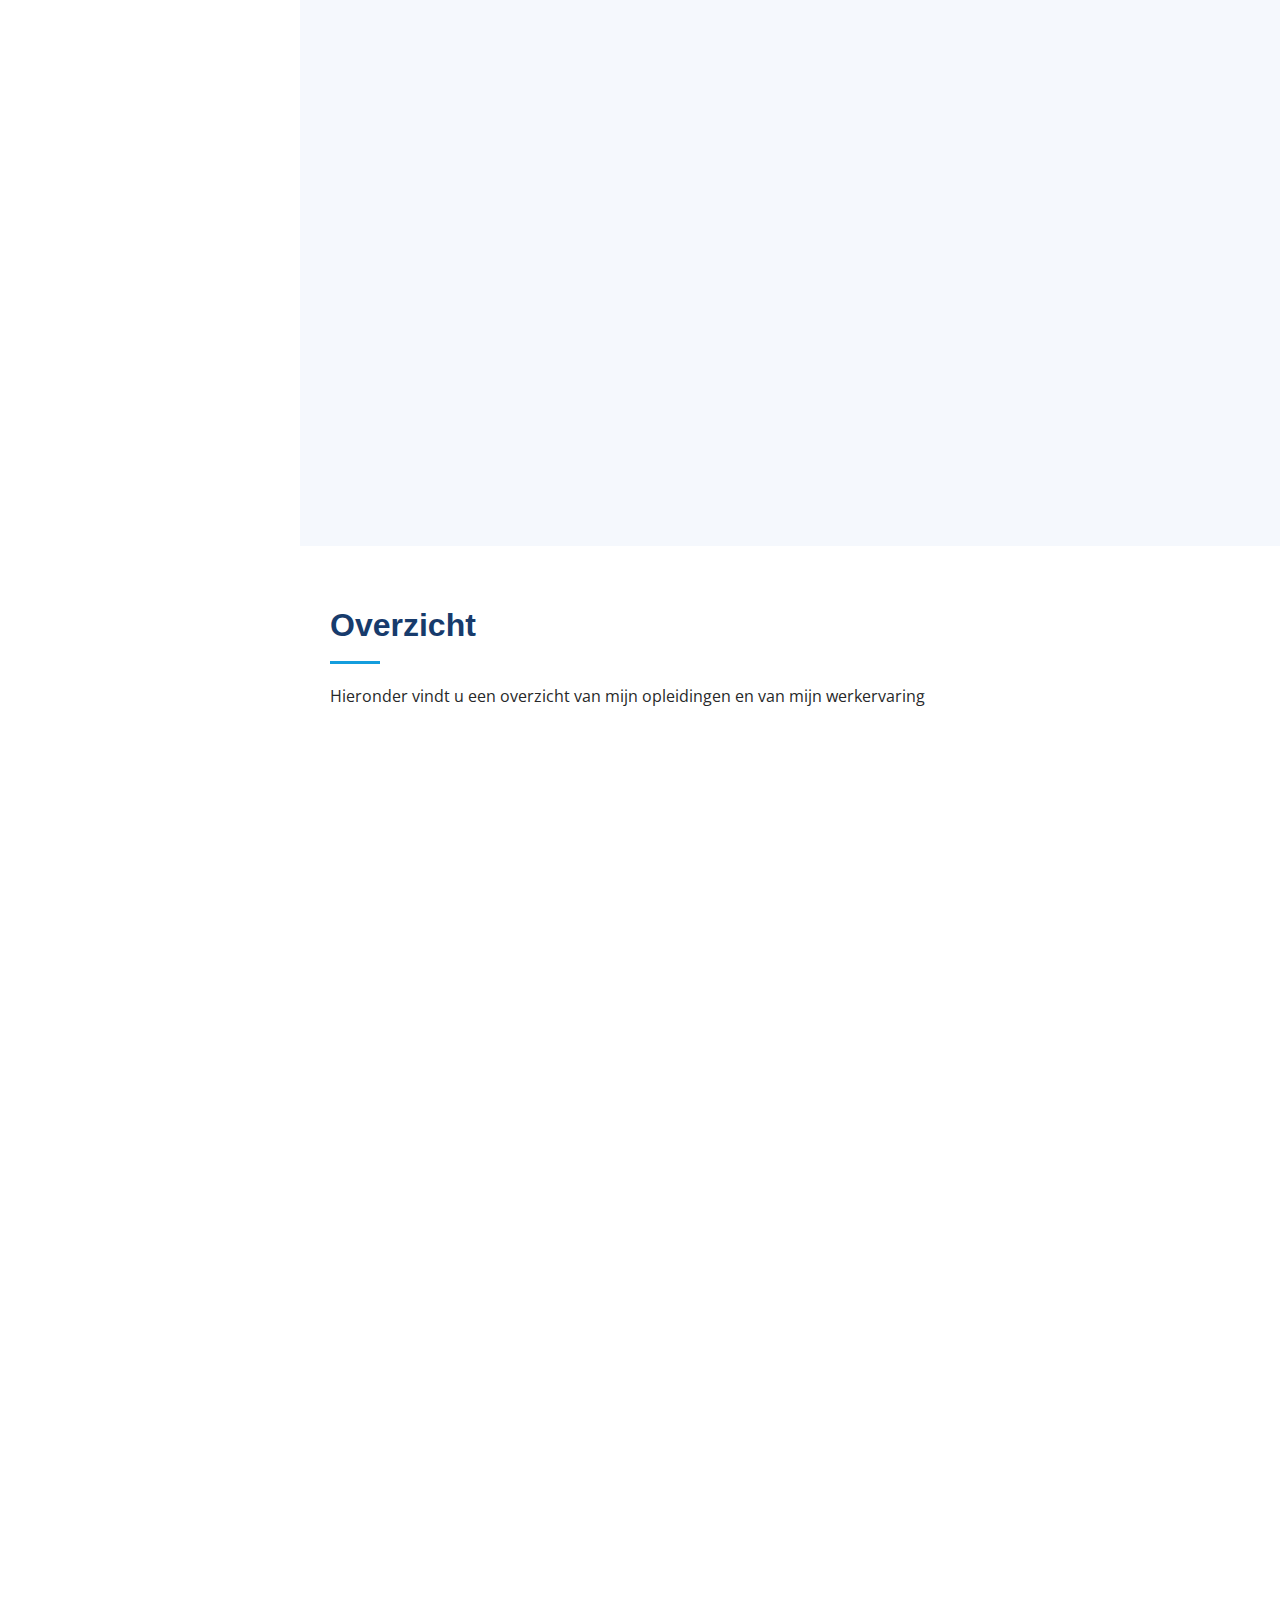
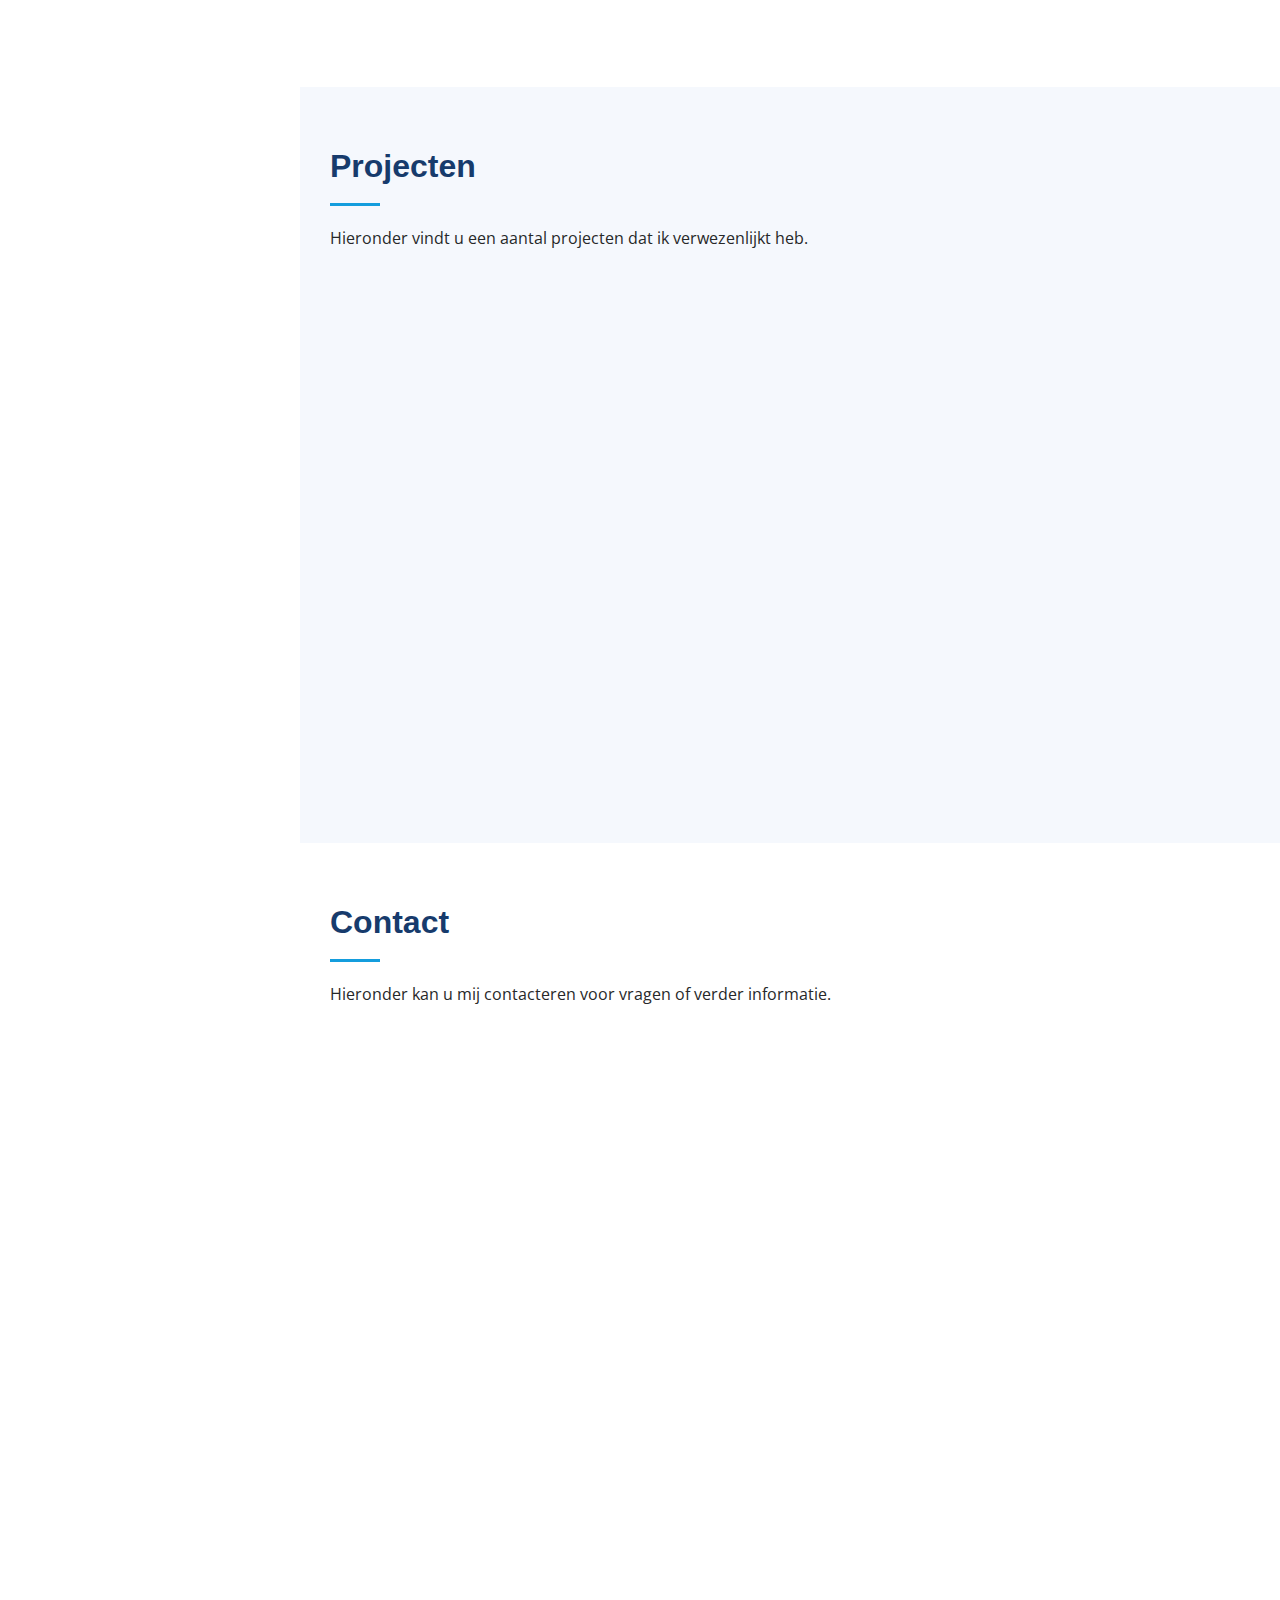
==== commit d3e55461: "Add files via upload" ====
--- a/index.html
+++ b/index.html
@@ -94,17 +94,11 @@
                         <div class="row">
                             <div class="col-lg-6">
                                 <ul>
+                                    <li><i class="bi bi-chevron-right"></i> <strong>Naam:</strong> <span>Ferdi Özler</span></li>
                                     <li><i class="bi bi-chevron-right"></i> <strong>Geboortedatum:</strong> <span>27 Oktober 2001</span></li>
 
                                     <li><i class="bi bi-chevron-right"></i> <strong>City:</strong> <span>Herentals, België</span></li>
-                                </ul>
-                            </div>
-                            <div class="col-lg-6">
-                                <ul>
-
-                                    <li><i class="bi bi-chevron-right"></i> <strong>Degree:</strong> <span>Bachelor</span></li>
-
-
+                                    <li><i class="bi bi-chevron-right"></i> <strong>Opleiding:</strong> <span>Bachelor</span></li>
                                 </ul>
                             </div>
                         </div>
@@ -129,38 +123,40 @@
                     <div class="col-lg-6" data-aos="fade-up">
 
                         <div class="progress">
-                            <span class="skill">Microsoft 365 <i class="val">65%</i></span>
+                            <span class="skill">Microsoft 365</span>
                             <div class="progress-bar-wrap">
                                 <div class="progress-bar" role="progressbar" aria-valuenow="65" aria-valuemin="0" aria-valuemax="100"></div>
                             </div>
                         </div>
 
                         <div class="progress">
-                            <span class="skill">Windows Server <i class="val">70%</i></span>
+                            <span class="skill">Windows Server</span>
                             <div class="progress-bar-wrap">
                                 <div class="progress-bar" role="progressbar" aria-valuenow="70" aria-valuemin="0" aria-valuemax="100"></div>
                             </div>
                         </div>
 
                         <div class="progress">
-                            <span class="skill">Netwerken <i class="val">75%</i></span>
+                            <span class="skill">Netwerken</span>
                             <div class="progress-bar-wrap">
                                 <div class="progress-bar" role="progressbar" aria-valuenow="75" aria-valuemin="0" aria-valuemax="100"></div>
                             </div>
                         </div>
-
-                    </div>
-
-                    <div class="col-lg-6" data-aos="fade-up" data-aos-delay="100">
-
-                        <div class="progress">
-                            <span class="skill">SQL <i class="val">55%</i></span>
+                        <div class="progress">
+                            <span class="skill">Firewall</span>
+                            <div class="progress-bar-wrap">
+                                <div class="progress-bar" role="progressbar" aria-valuenow="70" aria-valuemin="0" aria-valuemax="100"></div>
+                            </div>
+                        </div>
+                    
+                        <div class="progress">
+                            <span class="skill">SQL</span>
                             <div class="progress-bar-wrap">
                                 <div class="progress-bar" role="progressbar" aria-valuenow="55" aria-valuemin="0" aria-valuemax="100"></div>
                             </div>
                         </div>
                         <div class="progress">
-                            <span class="skill">Linux<i class="val">65%</i></span>
+                            <span class="skill">Linux</span>
                             <div class="progress-bar-wrap">
                                 <div class="progress-bar" role="progressbar" aria-valuenow="65" aria-valuemin="0" aria-valuemax="100"></div>
                             </div>
@@ -168,22 +164,29 @@
 
 
                         <div class="progress">
-                            <span class="skill">Cybersecurity <i class="val">70%</i></span>
+                            <span class="skill">Cybersecurity</span>
                             <div class="progress-bar-wrap">
                                 <div class="progress-bar" role="progressbar" aria-valuenow="70" aria-valuemin="0" aria-valuemax="100"></div>
                             </div>
                         </div>
                         <div class="progress">
-                            <span class="skill">HTML/Css/Bootstrap <i class="val">80%</i></span>
+                            <span class="skill">HTML/Css/Bootstrap</span>
                             <div class="progress-bar-wrap">
                                 <div class="progress-bar" role="progressbar" aria-valuenow="80" aria-valuemin="0" aria-valuemax="100"></div>
-                            </div>
-                        </div>
-                        
-                    </div>
-
-                </div>
-
+                            </div></div>
+                        </div>
+<div class="col-lg-6" data-aos="fade-up" data-aos-delay="100">
+
+                    
+<div class="card border-dark mb-3" style="max-width: 18rem;">
+  <div class="card-header">Header</div>
+  <div class="card-body text-dark">
+    <h5 class="card-title">Dark card title</h5>
+    <p class="card-text">Some quick example text to build on the card title and make up the bulk of the card's content.</p>
+  </div>
+</div>
+                </div>
+</div>
             </div>
         </section><!-- End Skills Section -->
 
@@ -231,7 +234,7 @@
                             <h5>07/2023 - 09/2023</h5>
                             <p><em>Vakantiewerk</em></p>
                         </div>
-                         <div class="resume-item">
+                        <div class="resume-item">
                             <h4>Lidl</h4>
                             <h5>05/2018 - 07/2022</h5>
                             <p><em>Studentenwerk</em></p>
@@ -245,7 +248,7 @@
                             <h5>09/2023 - 12/2023</h5>
                             <p><em>Netropolix</em></p>
                         </div>
-                                                <div class="resume-item">
+                        <div class="resume-item">
                             <h4>Diametal</h4>
                             <h5>2019</h5>
                             <p><em>2 Weken</em></p>
@@ -282,7 +285,7 @@
                         <div class="portfolio-wrap">
                             <img src="assets/img/projecten/EffectiveEnergy.png" class="img-fluid" alt="">
                             <div class="portfolio-links">
-                                <a href="Project1.html" title="More Details"><i class="bx bx-link"></i></a>
+                                <a href="EffectiveEnergy.html" title="More Details"><i class="bx bx-link"></i></a>
                             </div>
                         </div>
                     </div>
@@ -291,16 +294,16 @@
                         <div class="portfolio-wrap">
                             <img src="assets/img/projecten/SOC.jpg" class="img-fluid" alt="">
                             <div class="portfolio-links">
-                                <a href="Project2.html" title="More Details"><i class="bx bx-link"></i></a>
-                            </div>
-                        </div>
-                    </div>
-
-                    <div class="col-lg-4 col-md-6 portfolio-item filter-app">
+                                <a href="Soc.html" title="More Details"><i class="bx bx-link"></i></a>
+                            </div>
+                        </div>
+                    </div>
+
+                    <div class="col-lg-4 col-md-6 portfolio-item filter-Cloud">
                         <div class="portfolio-wrap">
-                            <img src="assets/img/projecten/portfolio-3.jpg" class="img-fluid" alt="">
+                            <img src="assets/img/projecten/Hosting.jpg" class="img-fluid" alt="">
                             <div class="portfolio-links">
-                                <a href="Project3.html" title="More Details"><i class="bx bx-link"></i></a>
+                                <a href="Hosting.html" title="More Details"><i class="bx bx-link"></i></a>
                             </div>
                         </div>
                     </div>
@@ -317,17 +320,17 @@
                     <div class="col-lg-4 col-md-6 portfolio-item filter-web">
                         <div class="portfolio-wrap">
                             <img src="assets/img/projecten/portfolio-5.jpg" class="img-fluid" alt="">
-                            <div class="portfolio-links">
+                            <div class="portfolio-links ">
                                 <a href="Project5.html" title="More Details"><i class="bx bx-link"></i></a>
                             </div>
                         </div>
                     </div>
                 </div>
-
-            </div>
+</div>
+            
         </section><!-- End Portfolio Section -->
 
-       
+
 
         <!-- ======= Contact Section ======= -->
         <section id="contact" class="contact">
@@ -418,6 +421,4 @@
     <!-- Template Main JS File -->
     <script src="assets/js/main.js"></script>
 
-</body>
-
-</html>
+</body></html>
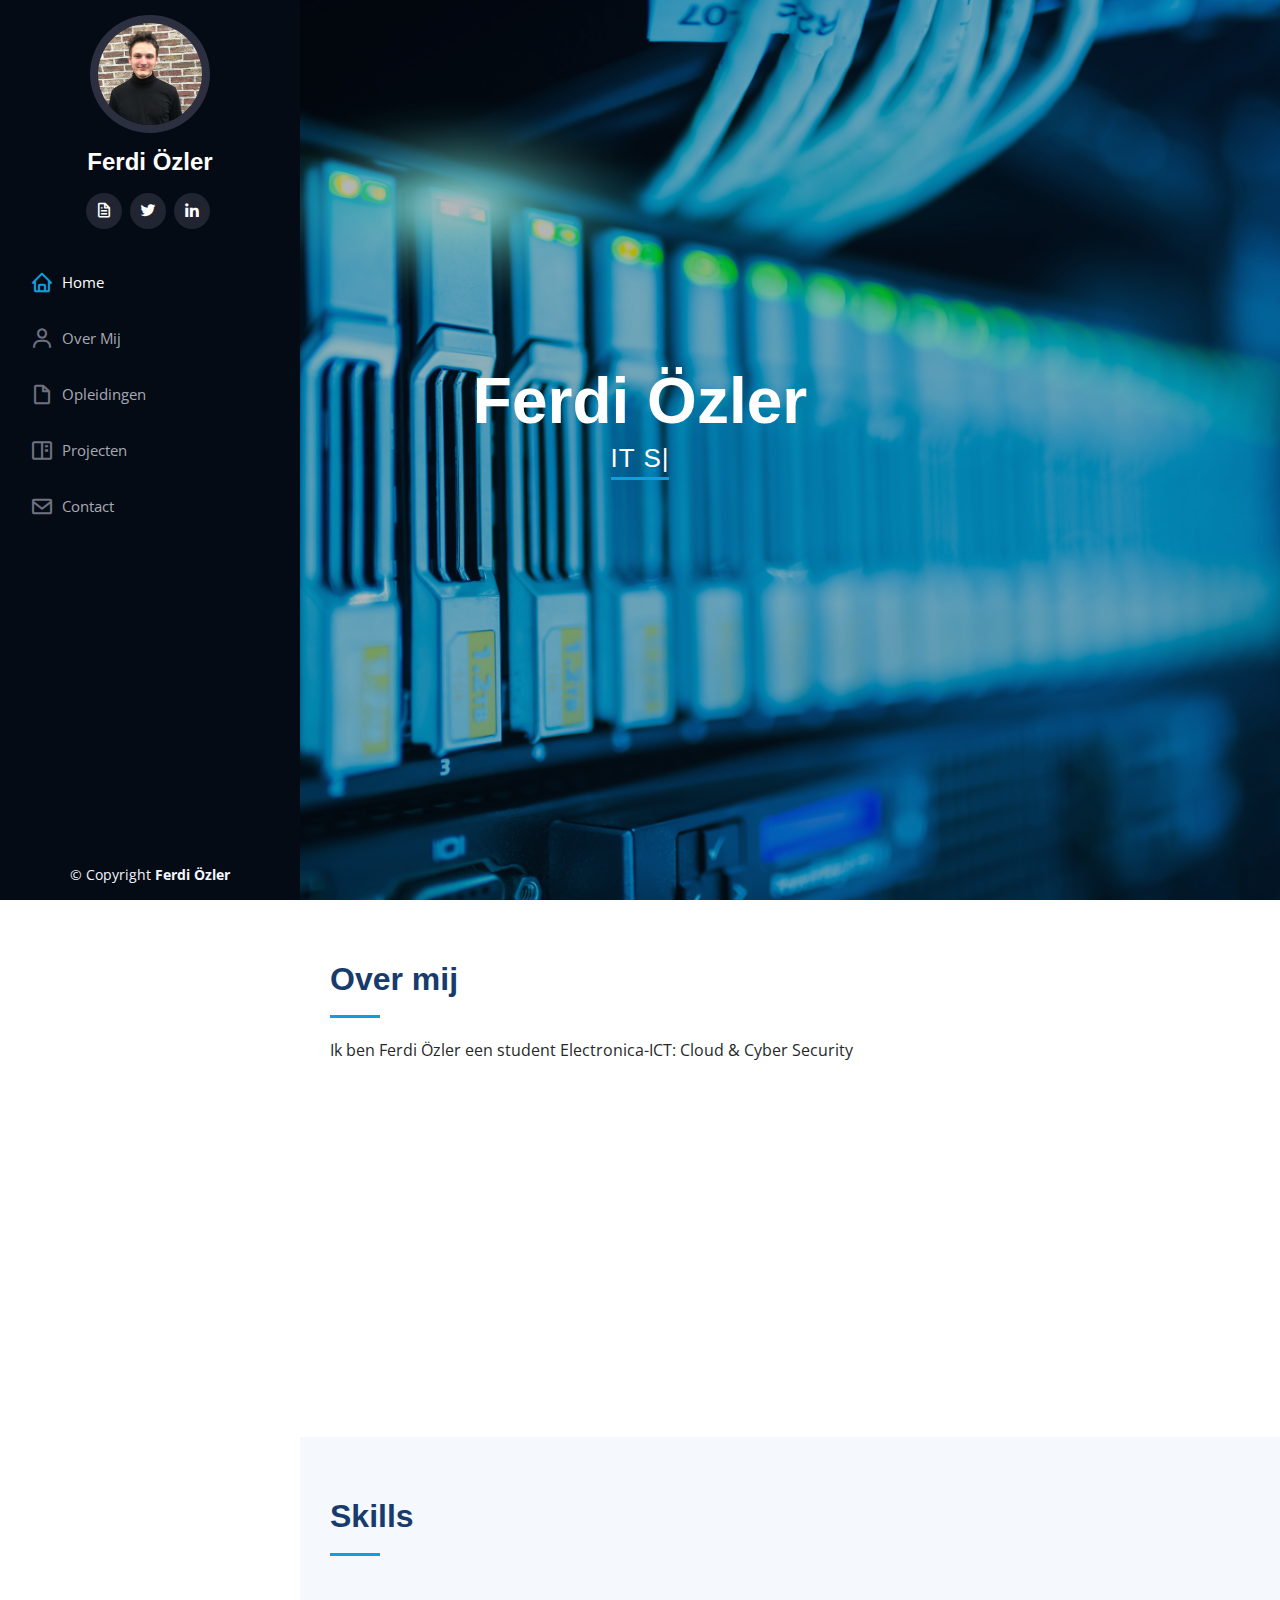
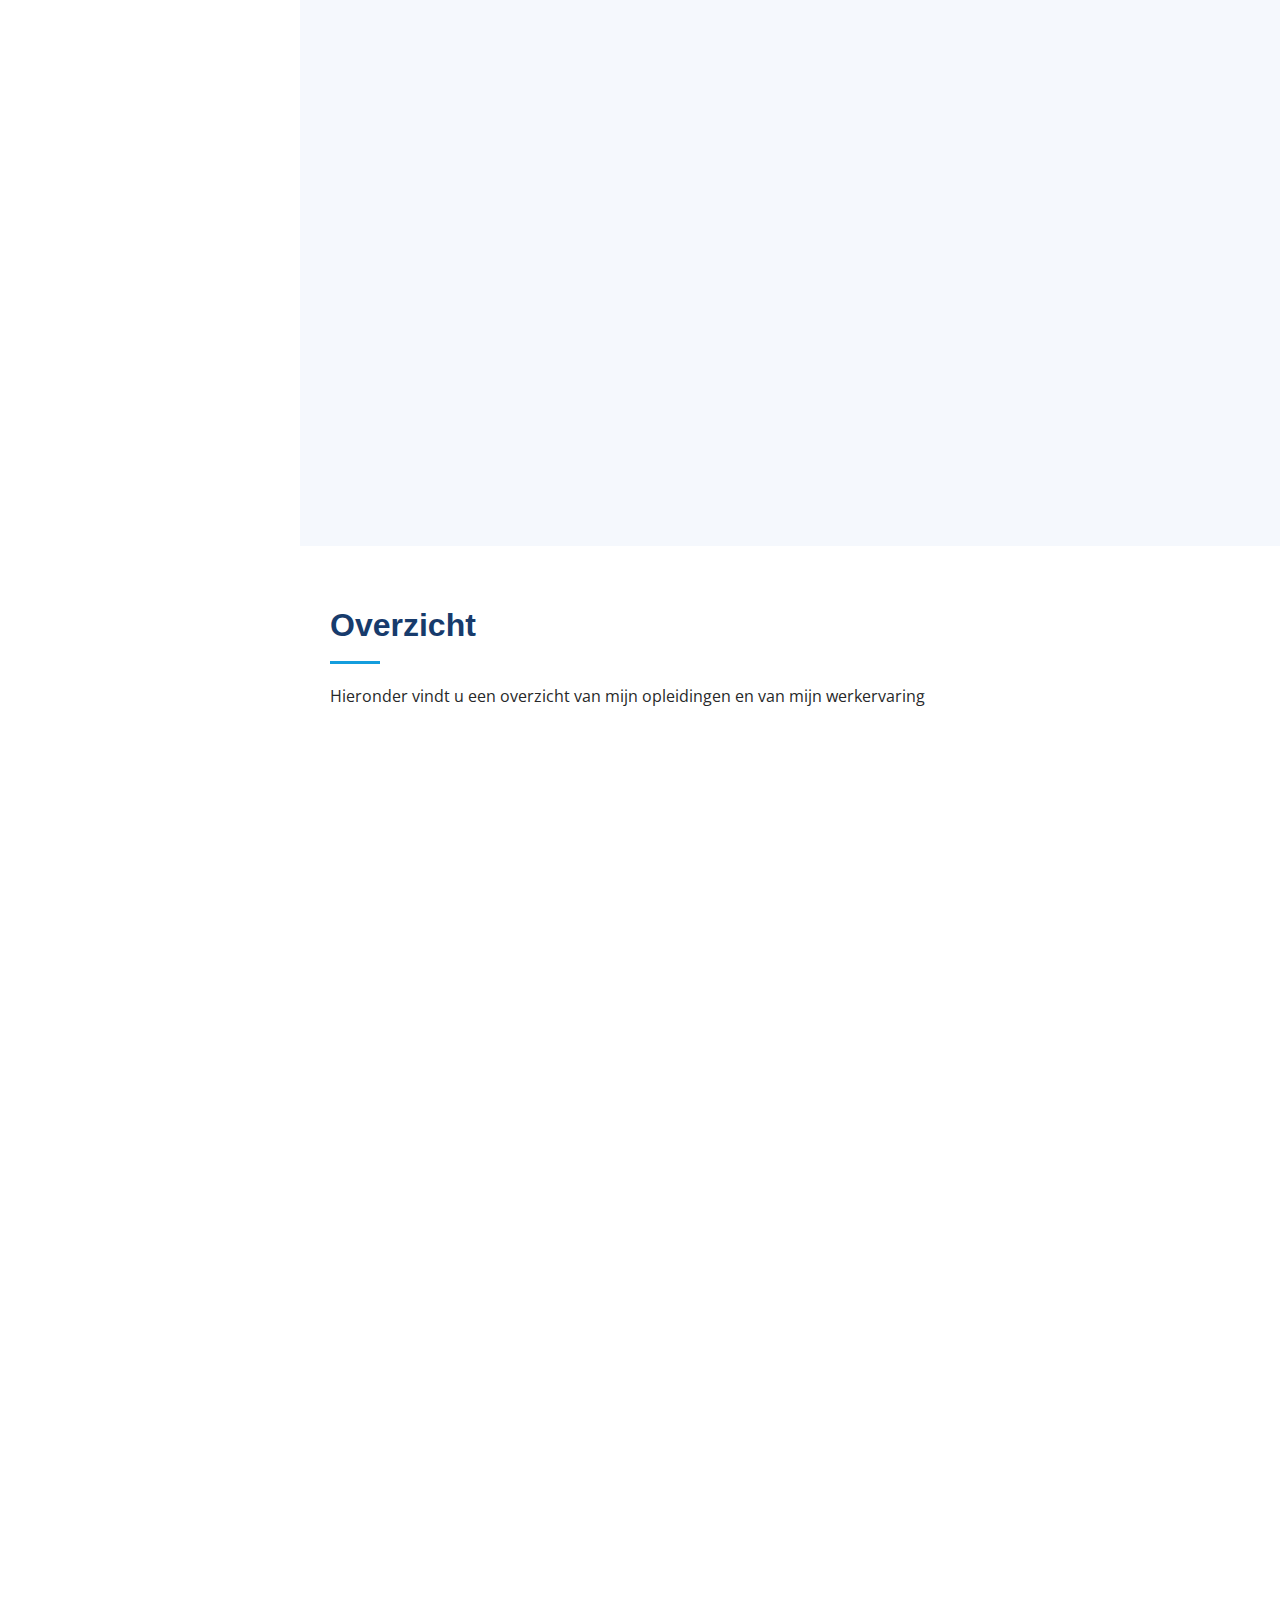
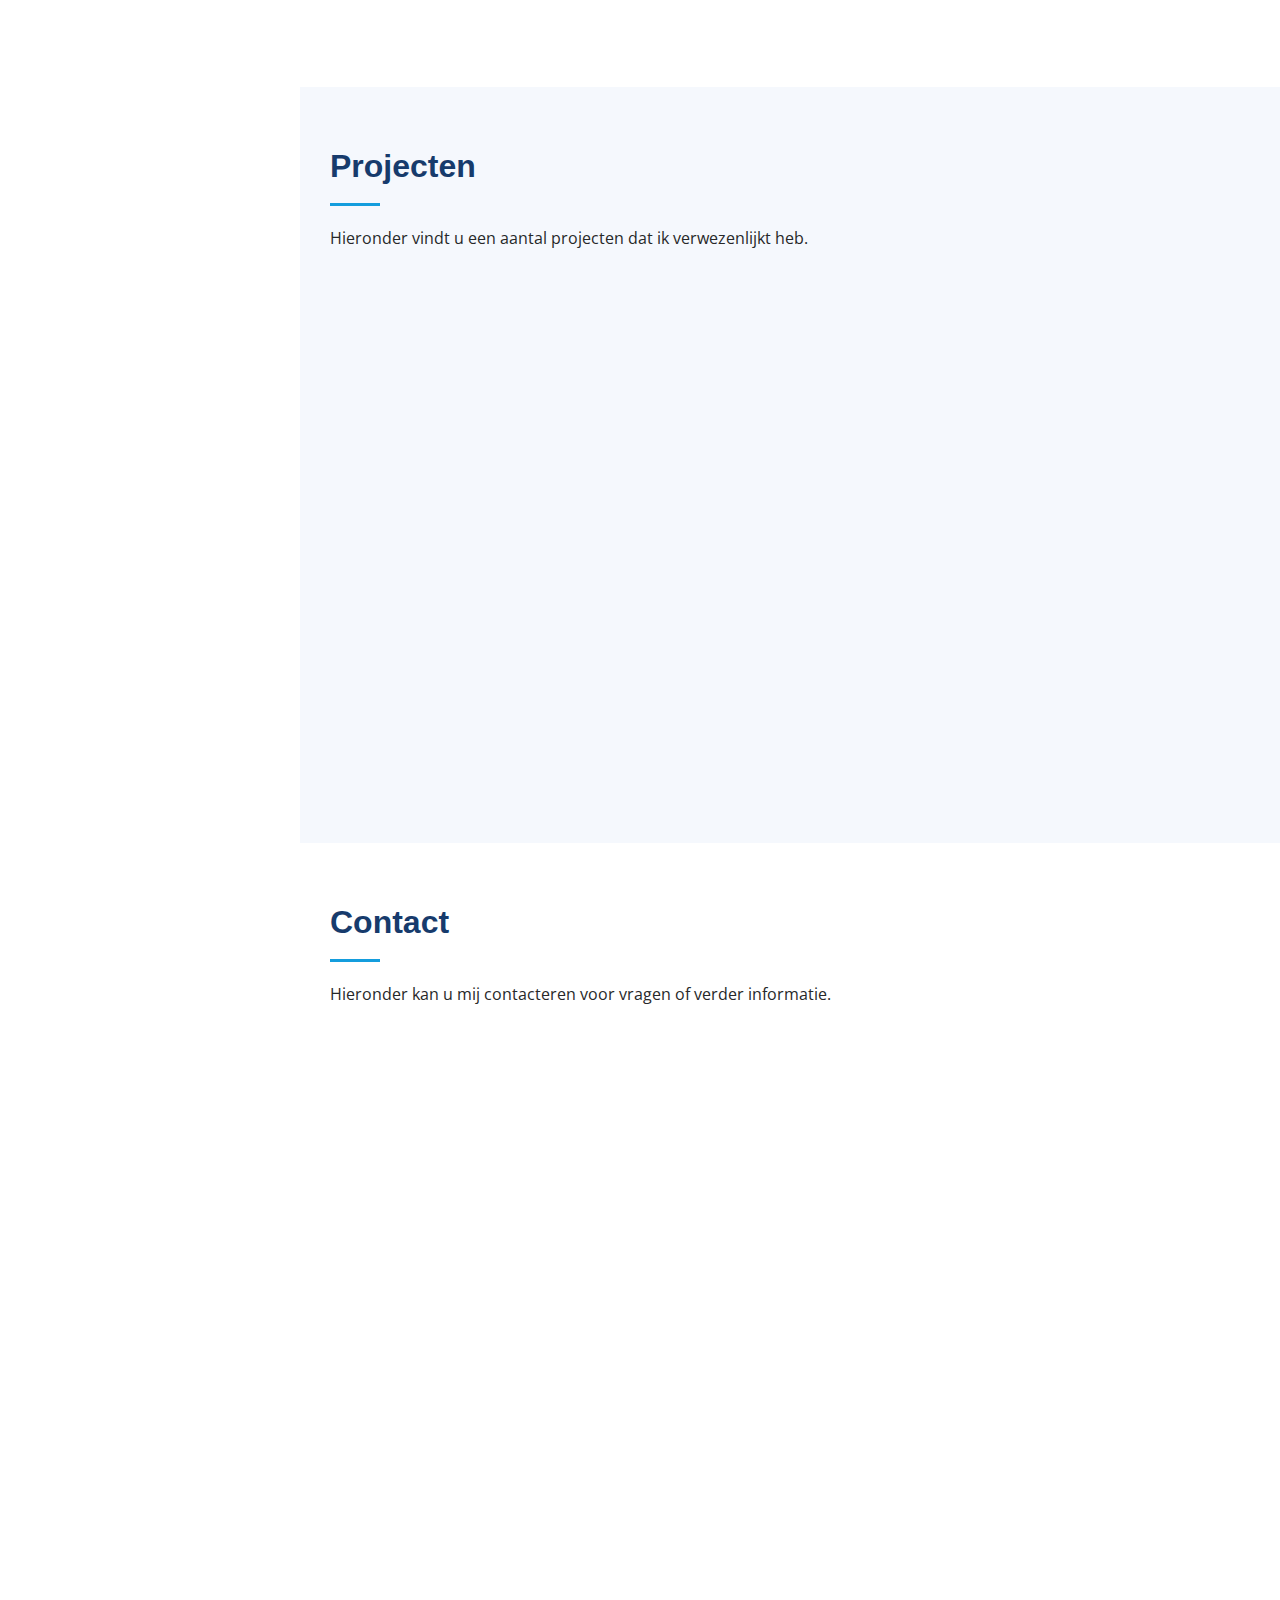
==== commit cd8b0acb: "Update index.html" ====
--- a/index.html
+++ b/index.html
@@ -177,14 +177,6 @@
                         </div>
 <div class="col-lg-6" data-aos="fade-up" data-aos-delay="100">
 
-                    
-<div class="card border-dark mb-3" style="max-width: 18rem;">
-  <div class="card-header">Header</div>
-  <div class="card-body text-dark">
-    <h5 class="card-title">Dark card title</h5>
-    <p class="card-text">Some quick example text to build on the card title and make up the bulk of the card's content.</p>
-  </div>
-</div>
                 </div>
 </div>
             </div>
